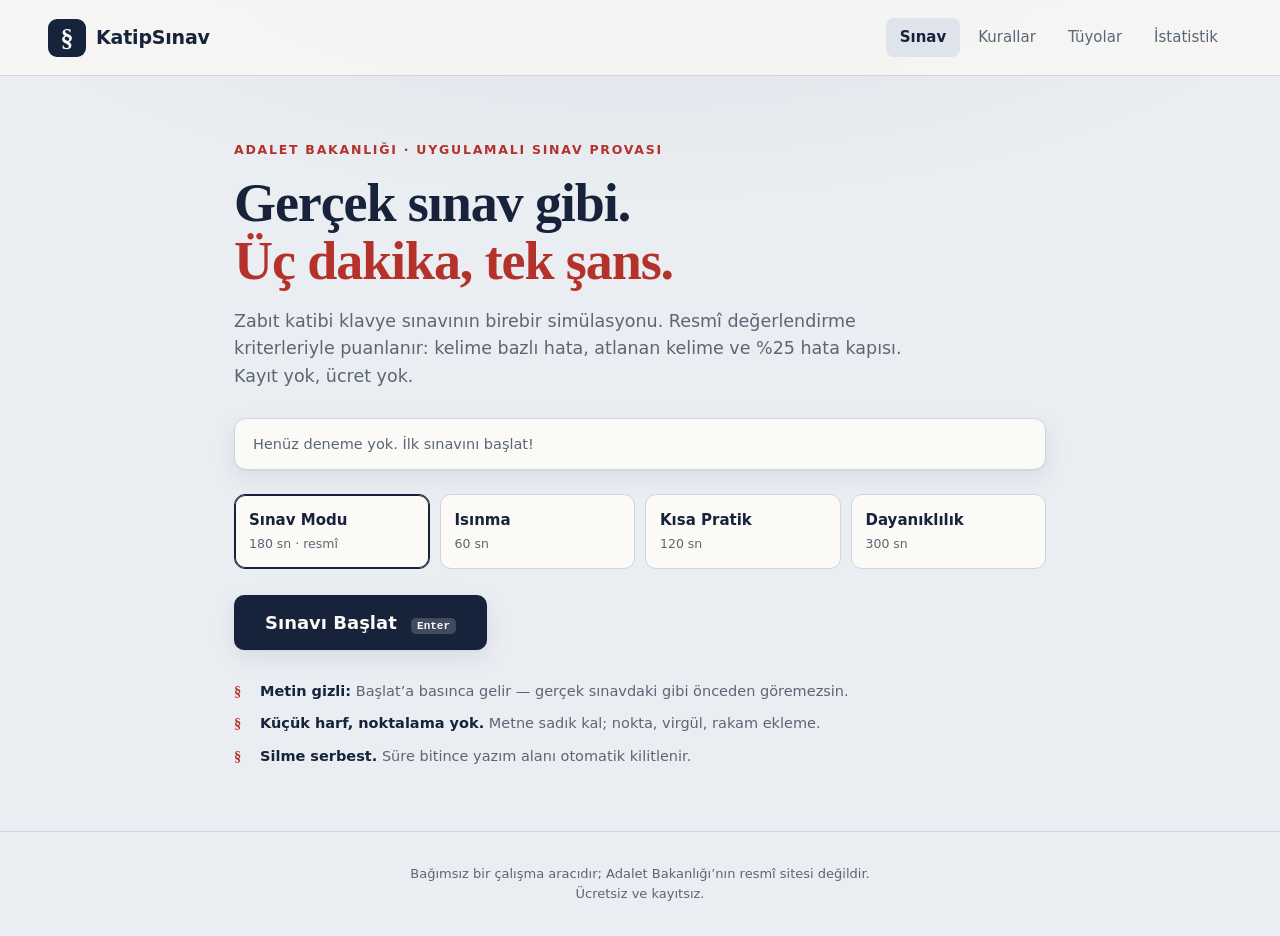
==== index.html @ c6efe2c8 "Çekirdek: resmî puanlama motoru + çalışan sınav ekranı - engine.js: kelime bazlı değerlendirme (hiza" ====
<!DOCTYPE html>
<html lang="tr">
<head>
  <meta charset="UTF-8" />
  <meta name="viewport" content="width=device-width, initial-scale=1.0" />
  <title>Zabıt Katibi Klavye Sınavı Simülatörü — Ücretsiz Deneme</title>
  <meta name="description" content="Adalet Bakanlığı zabıt katibi uygulamalı (klavye) sınavına birebir benzeyen ücretsiz, kayıtsız simülasyon. 3 dakika, resmî puanlama." />
  <link rel="stylesheet" href="css/style.css" />
</head>
<body>
  <header class="ust">
    <a class="marka" href="index.html">
      <span class="marka-sim" aria-hidden="true">§</span>
      <span class="marka-ad">Katip<b>Sınav</b></span>
    </a>
    <nav class="menu">
      <a href="index.html" class="aktif">Sınav</a>
      <a href="kurallar.html">Kurallar</a>
      <a href="tuyolar.html">Tüyolar</a>
      <a href="istatistik.html">İstatistik</a>
    </nav>
  </header>

  <main class="govde">

    <!-- HAZIR EKRANI -->
    <section id="hazirEkran" class="ekran hazir">
      <p class="eyebrow">Adalet Bakanlığı · Uygulamalı Sınav Provası</p>
      <h1>Gerçek sınav gibi. <span class="vurgu">Üç dakika, tek şans.</span></h1>
      <p class="alt-baslik">
        Zabıt katibi klavye sınavının birebir simülasyonu. Resmî değerlendirme
        kriterleriyle puanlanır: kelime bazlı hata, atlanan kelime ve %25 hata kapısı.
        Kayıt yok, ücret yok.
      </p>

      <div class="ozet-kutu" id="ozet">Henüz deneme yok. İlk sınavını başlat!</div>

      <div class="mod-secim" role="group" aria-label="Süre modu">
        <label class="mod aktif-mod">
          <input type="radio" name="mod" value="sinav" checked />
          <span class="mod-ad">Sınav Modu</span><span class="mod-detay">180 sn · resmî</span>
        </label>
        <label class="mod">
          <input type="radio" name="mod" value="60" />
          <span class="mod-ad">Isınma</span><span class="mod-detay">60 sn</span>
        </label>
        <label class="mod">
          <input type="radio" name="mod" value="120" />
          <span class="mod-ad">Kısa Pratik</span><span class="mod-detay">120 sn</span>
        </label>
        <label class="mod">
          <input type="radio" name="mod" value="300" />
          <span class="mod-ad">Dayanıklılık</span><span class="mod-detay">300 sn</span>
        </label>
      </div>

      <button id="baslatBtn" class="btn birincil buyuk">Sınavı Başlat <kbd>Enter</kbd></button>

      <ul class="kural-ozet">
        <li><b>Metin gizli:</b> Başlat’a basınca gelir — gerçek sınavdaki gibi önceden göremezsin.</li>
        <li><b>Küçük harf, noktalama yok.</b> Metne sadık kal; nokta, virgül, rakam ekleme.</li>
        <li><b>Silme serbest.</b> Süre bitince yazım alanı otomatik kilitlenir.</li>
      </ul>
    </section>

    <!-- SINAV EKRANI -->
    <section id="sinavEkran" class="ekran sinav" hidden>
      <div class="sinav-ust">
        <div class="sayac-kutu">
          <span class="sayac-etiket">Kalan Süre</span>
          <span id="sayac" class="sayac">3:00</span>
        </div>
        <div class="canli-kutu">
          <span class="canli-etiket">Yazılan Kelime</span>
          <span id="canliKelime" class="canli">0</span>
        </div>
        <button id="bitirBtn" class="btn ikincil">Bitir <kbd>Esc</kbd></button>
      </div>

      <div id="metinAlani" class="metin-alani" aria-label="Yazılacak metin"></div>

      <textarea id="yazmaAlani" class="yazma-alani" spellcheck="false"
        autocomplete="off" autocorrect="off" autocapitalize="off"
        placeholder="Yukarıdaki metni buraya yaz…"></textarea>
      <p class="ipucu">İpucu: Metne birebir sadık kal. Yapıştırma kapalıdır.</p>
    </section>

    <!-- SONUÇ EKRANI -->
    <section id="sonucEkran" class="ekran sonuc" hidden>
      <article class="tutanak-kart">
        <header class="tutanak-baslik">
          <div>
            <p class="kurum">T.C. Adalet Bakanlığı — Prova</p>
            <h2>Uygulama Sonuç Tutanağı</h2>
          </div>
          <div id="sonucRozet" class="rozet">—</div>
        </header>
        <p id="sonucAciklama" class="sonuc-aciklama"></p>
        <div id="tutanak" class="tutanak-govde"></div>
        <div id="hataDokum" class="hata-dokum"></div>
        <div class="sonuc-butonlar">
          <button id="tekrarBtn" class="btn birincil">Tekrar Dene <kbd>Enter</kbd></button>
          <button id="yeniBtn" class="btn ikincil">Ana Ekran</button>
        </div>
      </article>
    </section>

  </main>

  <footer class="dip">
    <p>Bağımsız bir çalışma aracıdır; Adalet Bakanlığı’nın resmî sitesi değildir. Ücretsiz ve kayıtsız.</p>
  </footer>

  <script type="module">
    import { kur } from './js/exam.js';
    kur();
    // Mod seçiminde görsel aktiflik
    document.querySelectorAll('.mod input').forEach(r =>
      r.addEventListener('change', () => {
        document.querySelectorAll('.mod').forEach(m => m.classList.remove('aktif-mod'));
        r.closest('.mod').classList.add('aktif-mod');
      }));
  </script>
</body>
</html>
---- css/style.css ----
/* ==========================================================================
   KatipSınav — Zabıt Katibi Klavye Sınavı Simülatörü
   Palet: adliye mürekkebi laciverti + sıcak belge kâğıdı + ölçülü mühür kırmızısı
   ========================================================================== */
:root {
  --ink:      #16233A;   /* mürekkep laciverti — birincil */
  --ink-2:    #29384f;
  --paper:    #FBFAF6;   /* belge kâğıdı — okuma yüzeyi */
  --zemin:    #EAEDF2;   /* soğuk açık zemin */
  --zemin-2:  #DFE3EB;
  --muhur:    #B5322A;   /* mühür kırmızısı — yalnız uyarı/kalma/son 10 sn */
  --gecer:    #1F7A5A;   /* geçer yeşili */
  --cizgi:    #cfd5df;
  --metin:    #1b2536;
  --soluk:    #5b6675;
  --golge:    0 1px 2px rgba(22,35,58,.06), 0 8px 24px rgba(22,35,58,.08);
  --sans: "Segoe UI", system-ui, -apple-system, Roboto, sans-serif;
  --serif: Georgia, "Times New Roman", serif;
  --mono: "Cascadia Code", "Consolas", ui-monospace, "Courier New", monospace;
  --r: 12px;
}
[data-tema="koyu"] {
  --ink: #e8ecf3; --paper: #1a2436; --zemin: #0f1622; --zemin-2: #16202f;
  --cizgi: #2b3a4f; --metin: #e8ecf3; --soluk: #93a0b4;
}

* { box-sizing: border-box; }
html { -webkit-text-size-adjust: 100%; }
body {
  margin: 0; font-family: var(--sans); color: var(--metin);
  background:
    radial-gradient(1200px 500px at 50% -10%, rgba(22,35,58,.06), transparent 60%),
    var(--zemin);
  min-height: 100vh; line-height: 1.55;
}

/* ---- Üst çubuk ---- */
.ust {
  display: flex; align-items: center; justify-content: space-between;
  padding: 18px clamp(16px, 5vw, 48px);
  border-bottom: 1px solid var(--cizgi);
  background: rgba(251,250,246,.7); backdrop-filter: blur(6px);
  position: sticky; top: 0; z-index: 10;
}
.marka { display: flex; align-items: center; gap: 10px; text-decoration: none; color: var(--ink); }
.marka-sim {
  font-family: var(--serif); font-size: 26px; font-weight: bold;
  width: 38px; height: 38px; display: grid; place-items: center;
  background: var(--ink); color: var(--paper); border-radius: 9px;
}
.marka-ad { font-size: 19px; font-weight: 600; letter-spacing: -.01em; }
.marka-ad b { font-weight: 800; }
.menu { display: flex; gap: 4px; }
.menu a {
  text-decoration: none; color: var(--soluk); font-size: 15px; font-weight: 500;
  padding: 8px 14px; border-radius: 8px;
}
.menu a:hover { background: var(--zemin-2); color: var(--ink); }
.menu a.aktif { color: var(--ink); background: var(--zemin-2); font-weight: 600; }

/* ---- Gövde ---- */
.govde { max-width: 860px; margin: 0 auto; padding: clamp(28px, 6vw, 64px) clamp(16px, 5vw, 24px); }
.ekran { animation: gir .4s ease both; }
@keyframes gir { from { opacity: 0; transform: translateY(8px); } }

/* ---- Hazır ekranı ---- */
.eyebrow {
  text-transform: uppercase; letter-spacing: .14em; font-size: 12.5px;
  font-weight: 700; color: var(--muhur); margin: 0 0 14px;
}
.hazir h1 {
  font-family: var(--serif); font-weight: 700; font-size: clamp(34px, 6vw, 54px);
  line-height: 1.08; letter-spacing: -.02em; margin: 0 0 18px; color: var(--ink);
}
.hazir h1 .vurgu { display: block; color: var(--muhur); }
.alt-baslik { font-size: 17.5px; color: var(--soluk); max-width: 62ch; margin: 0 0 28px; }

.ozet-kutu {
  background: var(--paper); border: 1px solid var(--cizgi); border-radius: var(--r);
  padding: 14px 18px; font-size: 14.5px; color: var(--soluk); margin-bottom: 24px;
  box-shadow: var(--golge);
}
.ozet-kutu strong { color: var(--ink); }

.mod-secim { display: grid; grid-template-columns: repeat(4, 1fr); gap: 10px; margin-bottom: 26px; }
.mod {
  position: relative; display: flex; flex-direction: column; gap: 2px;
  padding: 14px; border: 1.5px solid var(--cizgi); border-radius: 11px;
  background: var(--paper); cursor: pointer; transition: border-color .15s, transform .1s;
}
.mod:hover { border-color: var(--ink-2); }
.mod input { position: absolute; opacity: 0; }
.mod-ad { font-weight: 700; font-size: 15px; color: var(--ink); }
.mod-detay { font-size: 12.5px; color: var(--soluk); }
.mod.aktif-mod { border-color: var(--ink); box-shadow: inset 0 0 0 1px var(--ink); }
.mod:focus-within { outline: 3px solid rgba(22,35,58,.25); outline-offset: 2px; }

/* ---- Butonlar ---- */
.btn {
  font-family: var(--sans); font-size: 16px; font-weight: 600; cursor: pointer;
  border: 1.5px solid transparent; border-radius: 10px; padding: 12px 22px;
  transition: transform .08s ease, background .15s, box-shadow .15s;
}
.btn:active { transform: translateY(1px); }
.btn.buyuk { font-size: 18px; padding: 16px 30px; }
.btn.birincil { background: var(--ink); color: var(--paper); box-shadow: var(--golge); }
.btn.birincil:hover { background: var(--ink-2); }
.btn.ikincil { background: transparent; color: var(--ink); border-color: var(--cizgi); }
.btn.ikincil:hover { border-color: var(--ink); background: var(--zemin-2); }
.btn kbd {
  font-family: var(--mono); font-size: 11px; background: rgba(255,255,255,.18);
  border-radius: 5px; padding: 2px 6px; margin-left: 8px; font-weight: 600;
}
.btn.ikincil kbd { background: var(--zemin-2); color: var(--soluk); }

.kural-ozet { list-style: none; padding: 0; margin: 30px 0 0; display: grid; gap: 10px; }
.kural-ozet li {
  font-size: 14.5px; color: var(--soluk); padding-left: 26px; position: relative;
}
.kural-ozet li::before {
  content: "§"; position: absolute; left: 0; top: 0; color: var(--muhur);
  font-family: var(--serif); font-weight: bold;
}
.kural-ozet b { color: var(--ink); }

/* ---- Sınav ekranı ---- */
.sinav-ust {
  display: flex; align-items: center; gap: 16px; margin-bottom: 20px;
  padding: 14px 18px; background: var(--paper); border: 1px solid var(--cizgi);
  border-radius: var(--r); box-shadow: var(--golge); position: sticky; top: 74px; z-index: 5;
}
.sayac-etiket, .canli-etiket {
  display: block; font-size: 11px; text-transform: uppercase; letter-spacing: .1em;
  color: var(--soluk); font-weight: 700;
}
.sayac { font-family: var(--mono); font-size: 34px; font-weight: 700; color: var(--ink); line-height: 1; }
.sayac.kritik { color: var(--muhur); animation: nabiz 1s infinite; }
@keyframes nabiz { 50% { opacity: .45; } }
.canli-kutu { padding-left: 16px; border-left: 1px solid var(--cizgi); }
.canli { font-family: var(--mono); font-size: 34px; font-weight: 700; color: var(--ink-2); line-height: 1; }
.sinav-ust .btn { margin-left: auto; }

.metin-alani {
  font-family: var(--serif); font-size: 21px; line-height: 1.85; color: var(--metin);
  background: var(--paper);
  background-image: linear-gradient(var(--zemin-2) 1px, transparent 1px);
  background-size: 100% 3.145em; background-position: 0 1.5em;
  border: 1px solid var(--cizgi); border-radius: var(--r);
  padding: 22px 26px; margin-bottom: 16px; box-shadow: var(--golge);
  user-select: none; -webkit-user-select: none;
}
.yazma-alani {
  width: 100%; min-height: 190px; resize: vertical; font-family: var(--mono);
  font-size: 18px; line-height: 1.7; color: var(--ink); background: #fff;
  border: 1.5px solid var(--cizgi); border-radius: var(--r); padding: 18px 20px;
}
.yazma-alani:focus { outline: none; border-color: var(--ink); box-shadow: 0 0 0 3px rgba(22,35,58,.12); }
.yazma-alani.uyari { border-color: var(--muhur); box-shadow: 0 0 0 3px rgba(181,50,42,.18); }
.ipucu { font-size: 13px; color: var(--soluk); margin: 8px 2px 0; }

/* ---- Sonuç / Tutanak (imza öğesi) ---- */
.tutanak-kart {
  background: var(--paper); border: 1px solid var(--cizgi);
  border-top: 5px solid var(--ink); border-radius: var(--r);
  padding: clamp(22px, 5vw, 40px); box-shadow: var(--golge); position: relative;
}
.tutanak-baslik { display: flex; justify-content: space-between; align-items: flex-start; gap: 20px; margin-bottom: 6px; }
.kurum { font-size: 12.5px; letter-spacing: .05em; color: var(--soluk); margin: 0 0 2px; text-transform: uppercase; }
.tutanak-baslik h2 { font-family: var(--serif); font-size: clamp(24px, 4vw, 32px); margin: 0; color: var(--ink); }
.rozet {
  font-family: var(--serif); font-weight: 700; font-size: 20px; letter-spacing: .04em;
  border: 3px solid; border-radius: 10px; padding: 8px 18px; transform: rotate(4deg);
  white-space: nowrap; flex-shrink: 0;
}
.rozet.basarili { color: var(--gecer); border-color: var(--gecer); background: rgba(31,122,90,.06); }
.rozet.basarisiz { color: var(--muhur); border-color: var(--muhur); background: rgba(181,50,42,.06); }
.sonuc-aciklama { font-size: 15.5px; color: var(--soluk); margin: 0 0 22px; }

.tutanak-govde {
  display: grid; grid-template-columns: repeat(2, 1fr); gap: 0 28px;
  border-top: 1px dashed var(--cizgi); padding-top: 6px;
}
.tutanak-satir {
  display: flex; justify-content: space-between; align-items: baseline; gap: 12px;
  padding: 11px 0; border-bottom: 1px dashed var(--cizgi); font-size: 15px; color: var(--soluk);
}
.tutanak-satir strong { font-family: var(--mono); font-size: 18px; color: var(--ink); }
.tutanak-satir.vurgu { grid-column: 1 / -1; background: rgba(22,35,58,.04); margin: 0 -12px; padding: 14px 12px; border-radius: 8px; border: none; }
.tutanak-satir.vurgu span { font-weight: 700; color: var(--ink); font-size: 16px; }
.tutanak-satir.vurgu strong { font-size: 26px; }

.hata-dokum { margin-top: 24px; }
.hata-dokum h3 { font-size: 15px; text-transform: uppercase; letter-spacing: .08em; color: var(--soluk); margin: 0 0 12px; }
.hata-dokum .temiz { font-size: 16px; color: var(--gecer); font-weight: 600; }
.hata-satir { display: flex; align-items: center; gap: 10px; padding: 7px 0; font-size: 15px; flex-wrap: wrap; }
.hata-satir code { font-family: var(--mono); font-size: 14px; padding: 3px 8px; border-radius: 6px; }
.hata-satir .yanlis { background: rgba(181,50,42,.1); color: var(--muhur); }
.hata-satir .dogru { background: rgba(31,122,90,.1); color: var(--gecer); }
.hata-satir .ok { color: var(--soluk); }
.hata-satir .tur { font-size: 12.5px; color: var(--soluk); background: var(--zemin-2); padding: 2px 9px; border-radius: 20px; }

.sonuc-butonlar { display: flex; gap: 12px; margin-top: 28px; flex-wrap: wrap; }

/* ---- Dip ---- */
.dip { text-align: center; padding: 32px 20px; color: var(--soluk); font-size: 13px; border-top: 1px solid var(--cizgi); }
.dip p { max-width: 60ch; margin: 0 auto; }

/* ---- Duyarlı ---- */
@media (max-width: 620px) {
  .menu { gap: 0; }
  .menu a { padding: 8px 10px; font-size: 14px; }
  .mod-secim { grid-template-columns: repeat(2, 1fr); }
  .tutanak-govde { grid-template-columns: 1fr; }
  .sinav-ust { flex-wrap: wrap; }
  .sinav-ust .btn { margin-left: 0; width: 100%; }
}
@media (prefers-reduced-motion: reduce) {
  *, *::before, *::after { animation: none !important; transition: none !important; }
}
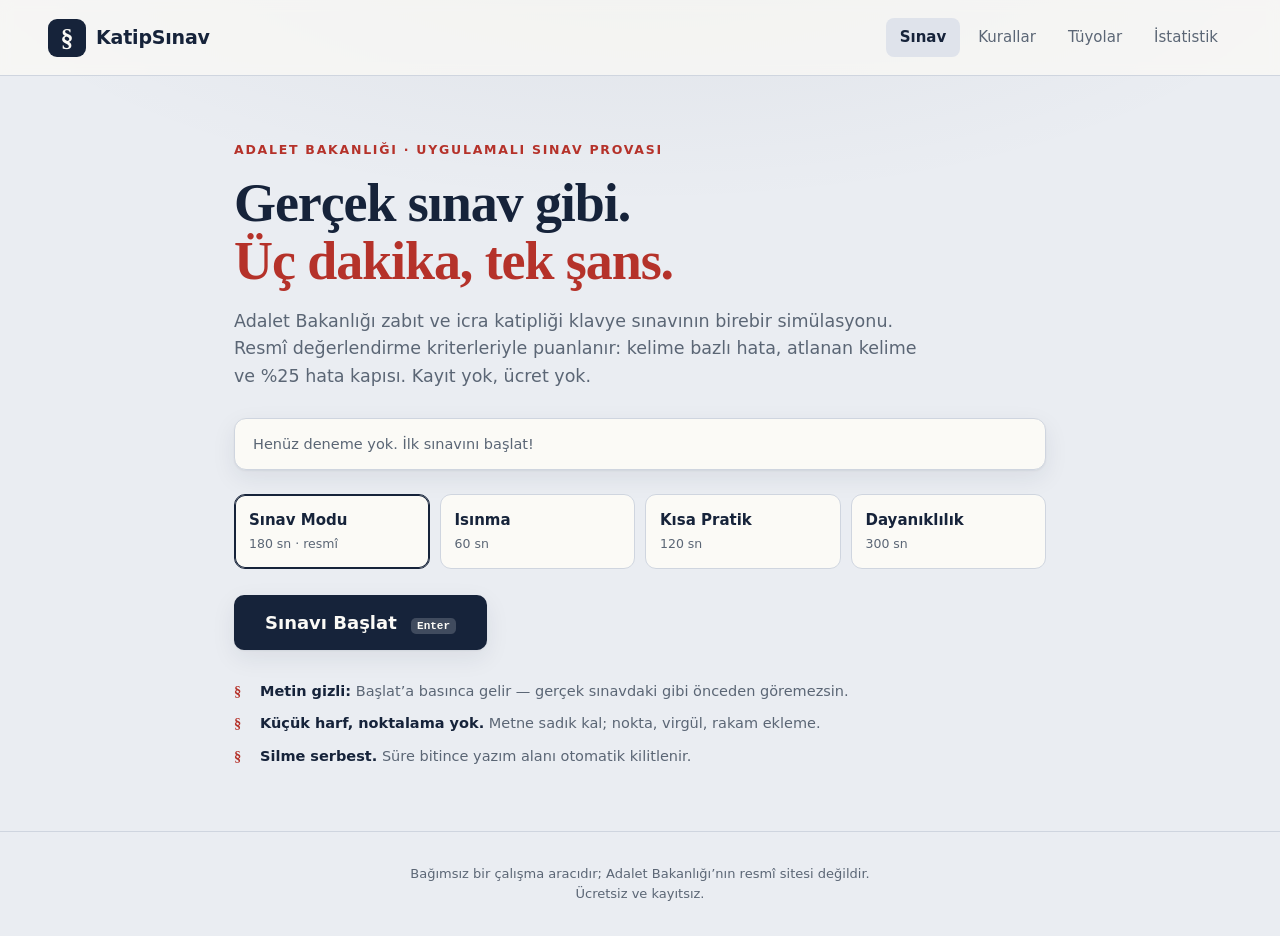
==== commit 1445497c: "Sunucusuz çalışma + zabıt/icra kapsamı + favicon - ES modüller klasik script'lere çevrildi: index.ht" ====
--- a/index.html
+++ b/index.html
@@ -2,9 +2,10 @@
 <html lang="tr">
 <head>
   <meta charset="UTF-8" />
+  <link rel="icon" href="data:image/svg+xml,%3Csvg xmlns='http://www.w3.org/2000/svg' viewBox='0 0 32 32'%3E%3Crect width='32' height='32' rx='7' fill='%2316233A'/%3E%3Ctext x='16' y='24' font-size='23' text-anchor='middle' fill='%23FBFAF6' font-family='Georgia,serif' font-weight='bold'%3E%C2%A7%3C/text%3E%3C/svg%3E" />
   <meta name="viewport" content="width=device-width, initial-scale=1.0" />
-  <title>Zabıt Katibi Klavye Sınavı Simülatörü — Ücretsiz Deneme</title>
-  <meta name="description" content="Adalet Bakanlığı zabıt katibi uygulamalı (klavye) sınavına birebir benzeyen ücretsiz, kayıtsız simülasyon. 3 dakika, resmî puanlama." />
+  <title>Zabıt & İcra Katipliği Klavye Sınavı Simülatörü — Ücretsiz</title>
+  <meta name="description" content="Adalet Bakanlığı zabıt ve icra katipliği uygulamalı (klavye) sınavına birebir benzeyen ücretsiz, kayıtsız simülasyon. 3 dakika, resmî puanlama." />
   <link rel="stylesheet" href="css/style.css" />
 </head>
 <body>
@@ -28,9 +29,9 @@
       <p class="eyebrow">Adalet Bakanlığı · Uygulamalı Sınav Provası</p>
       <h1>Gerçek sınav gibi. <span class="vurgu">Üç dakika, tek şans.</span></h1>
       <p class="alt-baslik">
-        Zabıt katibi klavye sınavının birebir simülasyonu. Resmî değerlendirme
-        kriterleriyle puanlanır: kelime bazlı hata, atlanan kelime ve %25 hata kapısı.
-        Kayıt yok, ücret yok.
+        Adalet Bakanlığı zabıt ve icra katipliği klavye sınavının birebir simülasyonu.
+        Resmî değerlendirme kriterleriyle puanlanır: kelime bazlı hata, atlanan kelime
+        ve %25 hata kapısı. Kayıt yok, ücret yok.
       </p>
 
       <div class="ozet-kutu" id="ozet">Henüz deneme yok. İlk sınavını başlat!</div>
@@ -111,8 +112,11 @@
     <p>Bağımsız bir çalışma aracıdır; Adalet Bakanlığı’nın resmî sitesi değildir. Ücretsiz ve kayıtsız.</p>
   </footer>
 
-  <script type="module">
-    import { kur } from './js/exam.js';
+  <script src="js/engine.js"></script>
+  <script src="js/texts.js"></script>
+  <script src="js/storage.js"></script>
+  <script src="js/exam.js"></script>
+  <script>
     kur();
     // Mod seçiminde görsel aktiflik
     document.querySelectorAll('.mod input').forEach(r =>
--- a/css/style.css
+++ b/css/style.css
@@ -217,3 +217,115 @@
 @media (prefers-reduced-motion: reduce) {
   *, *::before, *::after { animation: none !important; transition: none !important; }
 }
+
+/* ==========================================================================
+   İçerik sayfaları (Kurallar / Tüyolar / İstatistik)
+   ========================================================================== */
+.makale { max-width: 780px; }
+.makale-baslik {
+  font-family: var(--serif); font-weight: 700; font-size: clamp(30px, 5vw, 44px);
+  line-height: 1.12; letter-spacing: -.02em; color: var(--ink); margin: 0 0 16px;
+}
+.makale h2 {
+  font-family: var(--serif); font-size: clamp(22px, 3.5vw, 28px); color: var(--ink);
+  margin: 42px 0 14px; padding-bottom: 8px; border-bottom: 2px solid var(--zemin-2);
+}
+.makale .not { font-size: 14px; color: var(--soluk); margin: 10px 0; }
+
+.kutu-grid { display: grid; grid-template-columns: repeat(4, 1fr); gap: 12px; margin: 26px 0; }
+.bilgi-kutu {
+  background: var(--paper); border: 1px solid var(--cizgi); border-radius: 11px;
+  padding: 18px; text-align: center; box-shadow: var(--golge);
+}
+.bk-buyuk { display: block; font-family: var(--serif); font-size: 26px; font-weight: 700; color: var(--ink); }
+.bk-alt { display: block; font-size: 12.5px; color: var(--soluk); margin-top: 4px; }
+
+.madde { list-style: none; padding: 0; margin: 0; display: grid; gap: 12px; }
+.madde li { position: relative; padding-left: 26px; font-size: 15.5px; color: var(--metin); }
+.madde li::before { content: "§"; position: absolute; left: 0; top: 0; color: var(--muhur); font-family: var(--serif); font-weight: bold; }
+.madde b { color: var(--ink); }
+.makale code {
+  font-family: var(--mono); font-size: .9em; background: var(--zemin-2);
+  padding: 2px 7px; border-radius: 5px; color: var(--ink);
+}
+
+.hata-tablo { display: grid; gap: 8px; margin: 16px 0; }
+.ht-satir {
+  display: grid; grid-template-columns: 180px 1fr auto; align-items: center; gap: 14px;
+  background: var(--paper); border: 1px solid var(--cizgi); border-radius: 9px; padding: 12px 16px;
+}
+.ht-satir b { color: var(--ink); font-size: 15px; }
+.ht-satir span { color: var(--soluk); font-size: 14px; }
+.ht-satir code { background: rgba(181,50,42,.09); color: var(--muhur); }
+
+.uyari-kutu {
+  background: rgba(181,50,42,.05); border: 1px solid rgba(181,50,42,.28);
+  border-left: 4px solid var(--muhur); border-radius: 10px; padding: 16px 18px;
+  font-size: 15px; color: var(--metin); margin: 24px 0;
+}
+.uyari-kutu b { color: var(--muhur); }
+.uyari-kutu a { color: var(--ink); }
+.cta-satir { margin: 36px 0 8px; }
+.btn.kucuk { font-size: 14px; padding: 8px 16px; }
+
+/* ---- İnteraktif klavye ---- */
+.kb-kontrol { display: flex; align-items: center; gap: 18px; flex-wrap: wrap; margin: 10px 0 18px; }
+.kb-secim { display: inline-flex; background: var(--zemin-2); border-radius: 10px; padding: 4px; }
+.kb-btn {
+  border: none; background: transparent; font-family: var(--sans); font-size: 15px; font-weight: 600;
+  color: var(--soluk); padding: 8px 18px; border-radius: 8px; cursor: pointer;
+}
+.kb-btn.aktif { background: var(--paper); color: var(--ink); box-shadow: var(--golge); }
+.kb-ipucu { font-size: 13.5px; color: var(--soluk); margin: 0; flex: 1; min-width: 200px; }
+
+.klavye {
+  background: var(--ink); border-radius: 16px; padding: 16px; display: grid; gap: 8px;
+  box-shadow: var(--golge); margin-bottom: 16px; overflow-x: auto;
+}
+.kb-sira { display: flex; gap: 8px; justify-content: center; }
+.kb-sira-1 { padding-left: 18px; }
+.kb-sira-2 { padding-left: 42px; }
+.kb-tus {
+  --pf: #9aa4b2;
+  width: 48px; height: 48px; flex-shrink: 0; border-radius: 9px;
+  background: color-mix(in srgb, var(--pf) 88%, white);
+  color: #10192a; font-weight: 700; font-size: 17px;
+  display: grid; place-items: center; position: relative;
+  box-shadow: 0 2px 0 rgba(0,0,0,.25); transition: transform .05s, filter .05s;
+}
+.kb-dinlenme::after {
+  content: ""; position: absolute; bottom: 7px; width: 12px; height: 2.5px;
+  border-radius: 2px; background: rgba(16,25,42,.55);
+}
+.kb-aktif { transform: translateY(2px); filter: brightness(1.25); box-shadow: 0 0 0 3px var(--paper), 0 0 14px 2px var(--pf); }
+.kb-bosluk { width: 280px; font-size: 13px; text-transform: uppercase; letter-spacing: .1em; }
+.kb-sira-bos { margin-top: 2px; }
+
+.parmak-lejant { display: flex; flex-wrap: wrap; gap: 10px 18px; margin: 4px 0 8px; }
+.lej { display: inline-flex; align-items: center; gap: 7px; font-size: 13px; color: var(--soluk); }
+.lej i { width: 14px; height: 14px; border-radius: 4px; display: inline-block; }
+
+/* ---- İstatistik ---- */
+.grafik-kutu { background: var(--paper); border: 1px solid var(--cizgi); border-radius: var(--r); padding: 20px; box-shadow: var(--golge); margin: 20px 0 30px; }
+.grafik-kutu h2 { margin: 0 0 14px; border: none; padding: 0; }
+.grafik-not { font-family: var(--sans); font-size: 13px; color: var(--soluk); font-weight: 400; }
+.grafik { width: 100%; height: 240px; display: block; }
+.tablo-baslik { display: flex; justify-content: space-between; align-items: center; gap: 12px; margin-top: 10px; }
+.tablo-baslik h2 { margin: 0; border: none; padding: 0; }
+.tablo-sar { overflow-x: auto; margin-top: 14px; border: 1px solid var(--cizgi); border-radius: var(--r); }
+.tablo { width: 100%; border-collapse: collapse; font-size: 14px; background: var(--paper); }
+.tablo th { text-align: left; font-size: 12px; text-transform: uppercase; letter-spacing: .05em; color: var(--soluk); padding: 12px 14px; border-bottom: 1px solid var(--cizgi); white-space: nowrap; }
+.tablo td { padding: 11px 14px; border-bottom: 1px solid var(--zemin-2); font-variant-numeric: tabular-nums; }
+.tablo tr:last-child td { border-bottom: none; }
+.tablo td b { color: var(--ink); }
+.etk { font-size: 11px; font-weight: 700; padding: 3px 9px; border-radius: 20px; letter-spacing: .03em; }
+.etk.gecer { background: rgba(31,122,90,.12); color: var(--gecer); }
+.etk.kalir { background: rgba(181,50,42,.12); color: var(--muhur); }
+
+@media (max-width: 620px) {
+  .kutu-grid { grid-template-columns: repeat(2, 1fr); }
+  .ht-satir { grid-template-columns: 1fr; gap: 4px; }
+  .kb-tus { width: 38px; height: 42px; font-size: 15px; }
+  .kb-bosluk { width: 200px; }
+  .kb-sira-2 { padding-left: 20px; }
+}
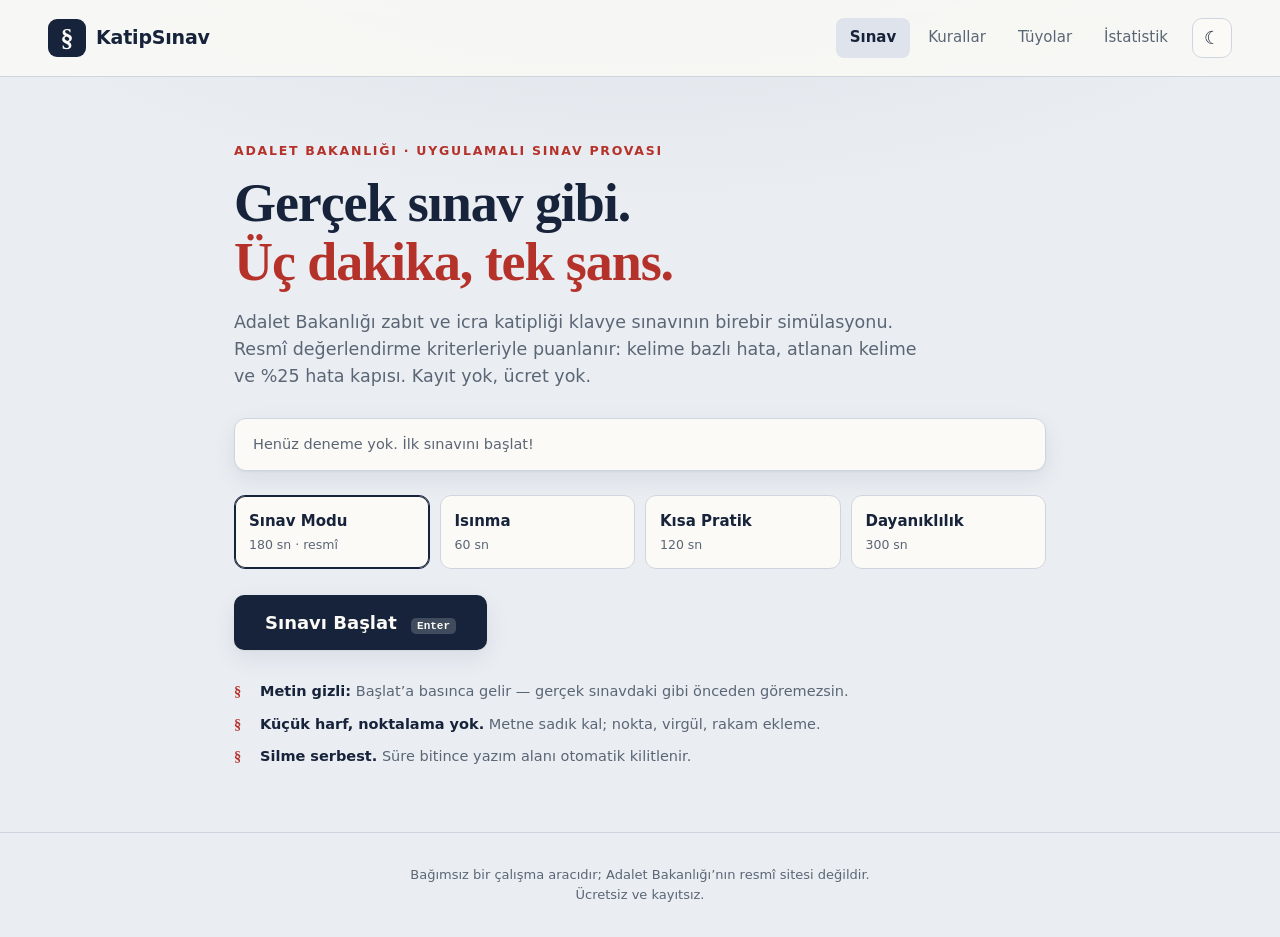
==== commit 879e70da: "Gerçek resmî metinler + tema seçimi + kritik atlanan düzeltmesi - js/texts.js: PGM resmî ZIP'inden 3" ====
--- a/index.html
+++ b/index.html
@@ -7,6 +7,7 @@
   <title>Zabıt & İcra Katipliği Klavye Sınavı Simülatörü — Ücretsiz</title>
   <meta name="description" content="Adalet Bakanlığı zabıt ve icra katipliği uygulamalı (klavye) sınavına birebir benzeyen ücretsiz, kayıtsız simülasyon. 3 dakika, resmî puanlama." />
   <link rel="stylesheet" href="css/style.css" />
+  <script src="js/theme.js"></script>
 </head>
 <body>
   <header class="ust">
@@ -20,6 +21,7 @@
       <a href="tuyolar.html">Tüyolar</a>
       <a href="istatistik.html">İstatistik</a>
     </nav>
+    <button id="temaBtn" class="tema-btn" title="Tema değiştir" aria-label="Koyu temaya geç">☾</button>
   </header>
 
   <main class="govde">
--- a/css/style.css
+++ b/css/style.css
@@ -329,3 +329,29 @@
   .kb-bosluk { width: 200px; }
   .kb-sira-2 { padding-left: 20px; }
 }
+
+/* ==========================================================================
+   Tema butonu + koyu tema uyumları
+   ========================================================================== */
+.menu { margin-left: auto; }
+.tema-btn {
+  margin-left: 10px; width: 40px; height: 40px; flex-shrink: 0;
+  border: 1.5px solid var(--cizgi); border-radius: 10px; background: var(--paper);
+  color: var(--ink); font-size: 18px; cursor: pointer; line-height: 1;
+  display: grid; place-items: center; transition: border-color .15s, background .15s;
+}
+.tema-btn:hover { border-color: var(--ink); background: var(--zemin-2); }
+
+/* Üst çubuk zemini temaya uysun (önceki sabit açık renk yerine) */
+.ust { background: color-mix(in srgb, var(--paper) 82%, transparent); }
+
+/* Koyu temada açık kalan yüzeyleri düzelt */
+[data-tema="koyu"] .yazma-alani { background: #0f1826; color: var(--ink); }
+[data-tema="koyu"] .yazma-alani:focus { box-shadow: 0 0 0 3px rgba(232,236,243,.14); }
+[data-tema="koyu"] .kb-tus { color: #0b1220; }
+[data-tema="koyu"] .btn.birincil { color: #0f1622; }
+[data-tema="koyu"] .marka-sim { background: var(--ink); color: #0f1622; }
+
+@media (max-width: 620px) {
+  .tema-btn { width: 36px; height: 36px; margin-left: 6px; }
+}
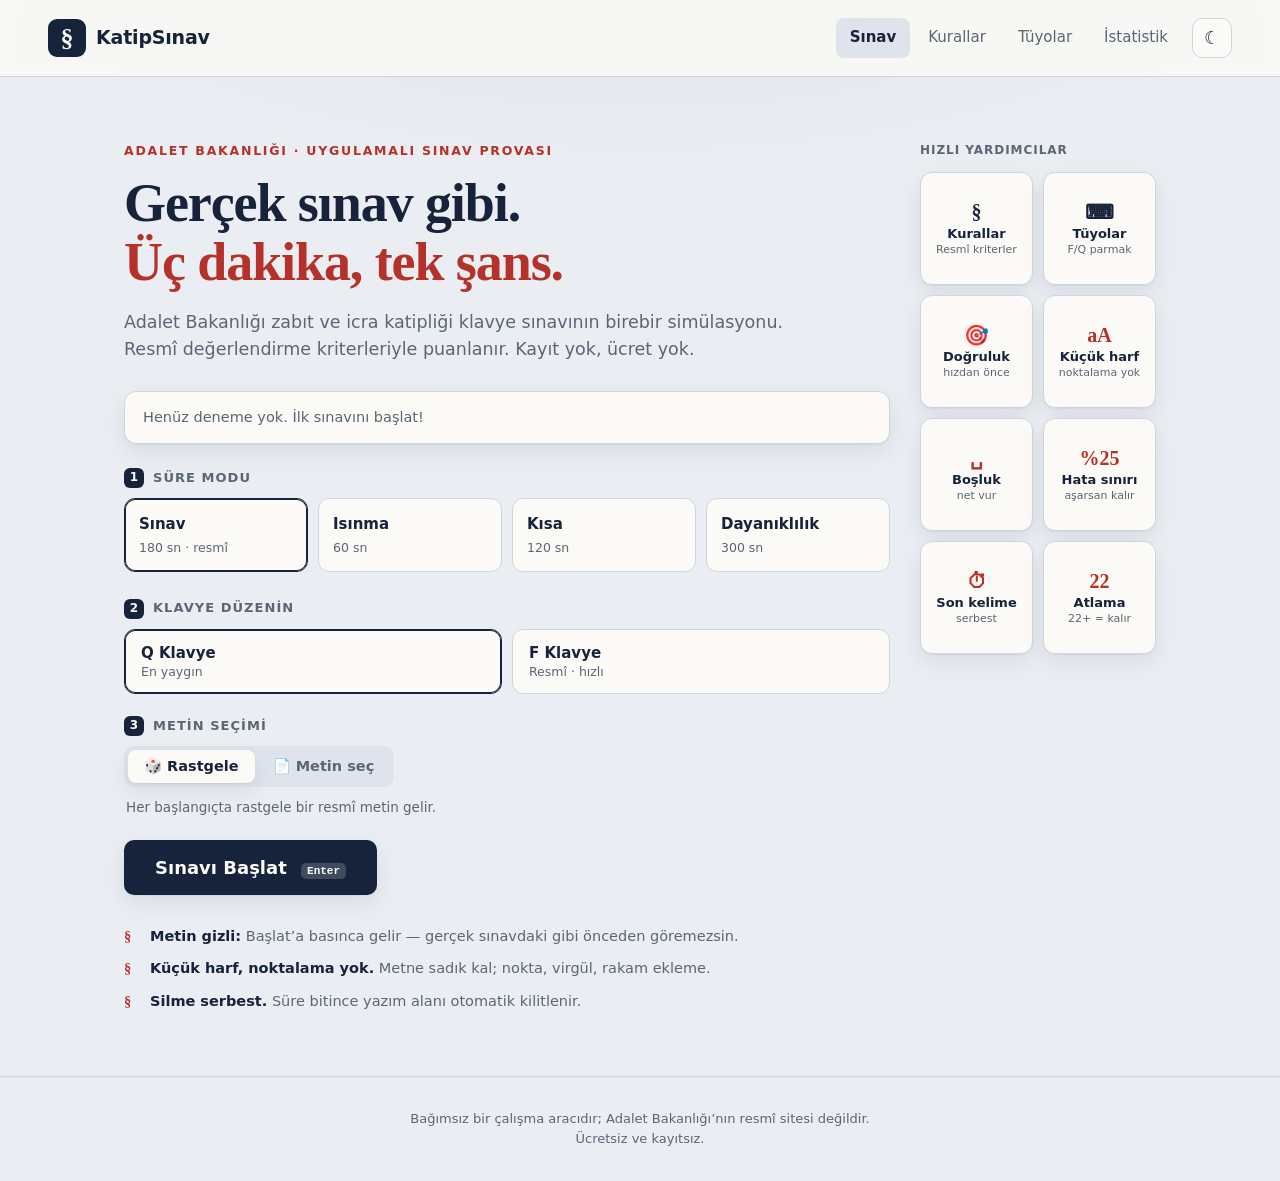
==== commit 274b25cd: "Seçim kartları (süre/klavye/metin) + sağ yardımcı ray - Başlamadan önce kartla seçim: süre modu, Q/F" ====
--- a/index.html
+++ b/index.html
@@ -24,89 +24,158 @@
     <button id="temaBtn" class="tema-btn" title="Tema değiştir" aria-label="Koyu temaya geç">☾</button>
   </header>
 
-  <main class="govde">
+  <main class="govde app-govde">
+    <div class="app-ana">
 
-    <!-- HAZIR EKRANI -->
-    <section id="hazirEkran" class="ekran hazir">
-      <p class="eyebrow">Adalet Bakanlığı · Uygulamalı Sınav Provası</p>
-      <h1>Gerçek sınav gibi. <span class="vurgu">Üç dakika, tek şans.</span></h1>
-      <p class="alt-baslik">
-        Adalet Bakanlığı zabıt ve icra katipliği klavye sınavının birebir simülasyonu.
-        Resmî değerlendirme kriterleriyle puanlanır: kelime bazlı hata, atlanan kelime
-        ve %25 hata kapısı. Kayıt yok, ücret yok.
-      </p>
+      <!-- HAZIR EKRANI -->
+      <section id="hazirEkran" class="ekran hazir">
+        <p class="eyebrow">Adalet Bakanlığı · Uygulamalı Sınav Provası</p>
+        <h1>Gerçek sınav gibi. <span class="vurgu">Üç dakika, tek şans.</span></h1>
+        <p class="alt-baslik">
+          Adalet Bakanlığı zabıt ve icra katipliği klavye sınavının birebir simülasyonu.
+          Resmî değerlendirme kriterleriyle puanlanır. Kayıt yok, ücret yok.
+        </p>
 
-      <div class="ozet-kutu" id="ozet">Henüz deneme yok. İlk sınavını başlat!</div>
+        <div class="ozet-kutu" id="ozet">Henüz deneme yok. İlk sınavını başlat!</div>
 
-      <div class="mod-secim" role="group" aria-label="Süre modu">
-        <label class="mod aktif-mod">
-          <input type="radio" name="mod" value="sinav" checked />
-          <span class="mod-ad">Sınav Modu</span><span class="mod-detay">180 sn · resmî</span>
-        </label>
-        <label class="mod">
-          <input type="radio" name="mod" value="60" />
-          <span class="mod-ad">Isınma</span><span class="mod-detay">60 sn</span>
-        </label>
-        <label class="mod">
-          <input type="radio" name="mod" value="120" />
-          <span class="mod-ad">Kısa Pratik</span><span class="mod-detay">120 sn</span>
-        </label>
-        <label class="mod">
-          <input type="radio" name="mod" value="300" />
-          <span class="mod-ad">Dayanıklılık</span><span class="mod-detay">300 sn</span>
-        </label>
+        <!-- 1 · Süre -->
+        <div class="secim-blok">
+          <h3 class="secim-baslik"><span class="secim-no">1</span> Süre modu</h3>
+          <div class="mod-secim" role="group" aria-label="Süre modu">
+            <label class="mod aktif-mod">
+              <input type="radio" name="mod" value="sinav" checked />
+              <span class="mod-ad">Sınav</span><span class="mod-detay">180 sn · resmî</span>
+            </label>
+            <label class="mod">
+              <input type="radio" name="mod" value="60" />
+              <span class="mod-ad">Isınma</span><span class="mod-detay">60 sn</span>
+            </label>
+            <label class="mod">
+              <input type="radio" name="mod" value="120" />
+              <span class="mod-ad">Kısa</span><span class="mod-detay">120 sn</span>
+            </label>
+            <label class="mod">
+              <input type="radio" name="mod" value="300" />
+              <span class="mod-ad">Dayanıklılık</span><span class="mod-detay">300 sn</span>
+            </label>
+          </div>
+        </div>
+
+        <!-- 2 · Klavye -->
+        <div class="secim-blok">
+          <h3 class="secim-baslik"><span class="secim-no">2</span> Klavye düzenin</h3>
+          <div class="klavye-secim" role="group" aria-label="Klavye düzeni">
+            <button type="button" class="secim-kart" data-klavye="q">
+              <span class="sk-ad">Q Klavye</span><span class="sk-detay">En yaygın</span>
+            </button>
+            <button type="button" class="secim-kart" data-klavye="f">
+              <span class="sk-ad">F Klavye</span><span class="sk-detay">Resmî · hızlı</span>
+            </button>
+          </div>
+        </div>
+
+        <!-- 3 · Metin -->
+        <div class="secim-blok">
+          <h3 class="secim-baslik"><span class="secim-no">3</span> Metin seçimi</h3>
+          <div class="metin-mod" role="group" aria-label="Metin seçimi">
+            <button type="button" class="metin-mod-btn aktif" data-mm="rastgele">🎲 Rastgele</button>
+            <button type="button" class="metin-mod-btn" data-mm="sec">📄 Metin seç</button>
+          </div>
+          <p class="metin-secili" id="metinSecili">Her başlangıçta rastgele bir resmî metin gelir.</p>
+          <div id="metinGrid" class="metin-grid" hidden></div>
+        </div>
+
+        <button id="baslatBtn" class="btn birincil buyuk">Sınavı Başlat <kbd>Enter</kbd></button>
+
+        <ul class="kural-ozet">
+          <li><b>Metin gizli:</b> Başlat’a basınca gelir — gerçek sınavdaki gibi önceden göremezsin.</li>
+          <li><b>Küçük harf, noktalama yok.</b> Metne sadık kal; nokta, virgül, rakam ekleme.</li>
+          <li><b>Silme serbest.</b> Süre bitince yazım alanı otomatik kilitlenir.</li>
+        </ul>
+      </section>
+
+      <!-- SINAV EKRANI -->
+      <section id="sinavEkran" class="ekran sinav" hidden>
+        <div class="sinav-ust">
+          <div class="sayac-kutu">
+            <span class="sayac-etiket">Kalan Süre</span>
+            <span id="sayac" class="sayac">3:00</span>
+          </div>
+          <div class="canli-kutu">
+            <span class="canli-etiket">Yazılan Kelime</span>
+            <span id="canliKelime" class="canli">0</span>
+          </div>
+          <button id="bitirBtn" class="btn ikincil">Bitir <kbd>Esc</kbd></button>
+        </div>
+
+        <div id="metinAlani" class="metin-alani" aria-label="Yazılacak metin"></div>
+
+        <textarea id="yazmaAlani" class="yazma-alani" spellcheck="false"
+          autocomplete="off" autocorrect="off" autocapitalize="off"
+          placeholder="Yukarıdaki metni buraya yaz…"></textarea>
+        <p class="ipucu">İpucu: Metne birebir sadık kal. Yapıştırma kapalıdır.</p>
+      </section>
+
+      <!-- SONUÇ EKRANI -->
+      <section id="sonucEkran" class="ekran sonuc" hidden>
+        <article class="tutanak-kart">
+          <header class="tutanak-baslik">
+            <div>
+              <p class="kurum">T.C. Adalet Bakanlığı — Prova</p>
+              <h2>Uygulama Sonuç Tutanağı</h2>
+            </div>
+            <div id="sonucRozet" class="rozet">—</div>
+          </header>
+          <p id="sonucAciklama" class="sonuc-aciklama"></p>
+          <div id="tutanak" class="tutanak-govde"></div>
+          <div id="hataDokum" class="hata-dokum"></div>
+          <div class="sonuc-butonlar">
+            <button id="tekrarBtn" class="btn birincil">Tekrar Dene <kbd>Enter</kbd></button>
+            <button id="yeniBtn" class="btn ikincil">Ana Ekran</button>
+          </div>
+        </article>
+      </section>
+
+    </div><!-- /app-ana -->
+
+    <!-- SAĞ YARDIMCI RAY -->
+    <aside class="app-rail" aria-label="Yardımcı kartlar">
+      <h4 class="rail-baslik">Hızlı yardımcılar</h4>
+      <div class="rail-grid">
+        <a href="kurallar.html" class="rail-kart link">
+          <span class="rk-ikon">§</span><span class="rk-ad">Kurallar</span>
+          <span class="rk-alt">Resmî kriterler</span>
+        </a>
+        <a href="tuyolar.html" class="rail-kart link">
+          <span class="rk-ikon">⌨</span><span class="rk-ad">Tüyolar</span>
+          <span class="rk-alt">F/Q parmak</span>
+        </a>
+        <div class="rail-kart">
+          <span class="rk-ikon">🎯</span><span class="rk-ad">Doğruluk</span>
+          <span class="rk-alt">hızdan önce</span>
+        </div>
+        <div class="rail-kart">
+          <span class="rk-ikon">aA</span><span class="rk-ad">Küçük harf</span>
+          <span class="rk-alt">noktalama yok</span>
+        </div>
+        <div class="rail-kart">
+          <span class="rk-ikon">␣</span><span class="rk-ad">Boşluk</span>
+          <span class="rk-alt">net vur</span>
+        </div>
+        <div class="rail-kart">
+          <span class="rk-ikon">%25</span><span class="rk-ad">Hata sınırı</span>
+          <span class="rk-alt">aşarsan kalır</span>
+        </div>
+        <div class="rail-kart">
+          <span class="rk-ikon">⏱</span><span class="rk-ad">Son kelime</span>
+          <span class="rk-alt">serbest</span>
+        </div>
+        <div class="rail-kart">
+          <span class="rk-ikon">22</span><span class="rk-ad">Atlama</span>
+          <span class="rk-alt">22+ = kalır</span>
+        </div>
       </div>
-
-      <button id="baslatBtn" class="btn birincil buyuk">Sınavı Başlat <kbd>Enter</kbd></button>
-
-      <ul class="kural-ozet">
-        <li><b>Metin gizli:</b> Başlat’a basınca gelir — gerçek sınavdaki gibi önceden göremezsin.</li>
-        <li><b>Küçük harf, noktalama yok.</b> Metne sadık kal; nokta, virgül, rakam ekleme.</li>
-        <li><b>Silme serbest.</b> Süre bitince yazım alanı otomatik kilitlenir.</li>
-      </ul>
-    </section>
-
-    <!-- SINAV EKRANI -->
-    <section id="sinavEkran" class="ekran sinav" hidden>
-      <div class="sinav-ust">
-        <div class="sayac-kutu">
-          <span class="sayac-etiket">Kalan Süre</span>
-          <span id="sayac" class="sayac">3:00</span>
-        </div>
-        <div class="canli-kutu">
-          <span class="canli-etiket">Yazılan Kelime</span>
-          <span id="canliKelime" class="canli">0</span>
-        </div>
-        <button id="bitirBtn" class="btn ikincil">Bitir <kbd>Esc</kbd></button>
-      </div>
-
-      <div id="metinAlani" class="metin-alani" aria-label="Yazılacak metin"></div>
-
-      <textarea id="yazmaAlani" class="yazma-alani" spellcheck="false"
-        autocomplete="off" autocorrect="off" autocapitalize="off"
-        placeholder="Yukarıdaki metni buraya yaz…"></textarea>
-      <p class="ipucu">İpucu: Metne birebir sadık kal. Yapıştırma kapalıdır.</p>
-    </section>
-
-    <!-- SONUÇ EKRANI -->
-    <section id="sonucEkran" class="ekran sonuc" hidden>
-      <article class="tutanak-kart">
-        <header class="tutanak-baslik">
-          <div>
-            <p class="kurum">T.C. Adalet Bakanlığı — Prova</p>
-            <h2>Uygulama Sonuç Tutanağı</h2>
-          </div>
-          <div id="sonucRozet" class="rozet">—</div>
-        </header>
-        <p id="sonucAciklama" class="sonuc-aciklama"></p>
-        <div id="tutanak" class="tutanak-govde"></div>
-        <div id="hataDokum" class="hata-dokum"></div>
-        <div class="sonuc-butonlar">
-          <button id="tekrarBtn" class="btn birincil">Tekrar Dene <kbd>Enter</kbd></button>
-          <button id="yeniBtn" class="btn ikincil">Ana Ekran</button>
-        </div>
-      </article>
-    </section>
+    </aside>
 
   </main>
 
@@ -118,14 +187,6 @@
   <script src="js/texts.js"></script>
   <script src="js/storage.js"></script>
   <script src="js/exam.js"></script>
-  <script>
-    kur();
-    // Mod seçiminde görsel aktiflik
-    document.querySelectorAll('.mod input').forEach(r =>
-      r.addEventListener('change', () => {
-        document.querySelectorAll('.mod').forEach(m => m.classList.remove('aktif-mod'));
-        r.closest('.mod').classList.add('aktif-mod');
-      }));
-  </script>
+  <script>kur();</script>
 </body>
 </html>
--- a/css/style.css
+++ b/css/style.css
@@ -355,3 +355,100 @@
 @media (max-width: 620px) {
   .tema-btn { width: 36px; height: 36px; margin-left: 6px; }
 }
+
+/* ==========================================================================
+   İki sütun düzeni + seçim kartları + sağ yardımcı ray
+   ========================================================================== */
+.govde.app-govde { max-width: 1080px; }
+.app-govde {
+  display: grid; grid-template-columns: minmax(0, 1fr) 236px; gap: 30px; align-items: start;
+}
+.app-ana { min-width: 0; }
+.app-rail { position: sticky; top: 92px; }
+
+/* Seçim blokları */
+.secim-blok { margin: 22px 0; }
+.secim-baslik {
+  font-size: 13px; text-transform: uppercase; letter-spacing: .08em; color: var(--soluk);
+  font-weight: 700; margin: 0 0 10px; display: flex; align-items: center; gap: 9px;
+}
+.secim-no {
+  width: 20px; height: 20px; border-radius: 6px; background: var(--ink); color: var(--paper);
+  display: grid; place-items: center; font-size: 12px; letter-spacing: 0;
+}
+
+/* Klavye seçim kartları */
+.klavye-secim { display: grid; grid-template-columns: repeat(2, 1fr); gap: 10px; }
+.secim-kart {
+  text-align: left; font-family: var(--sans); cursor: pointer;
+  display: flex; flex-direction: column; gap: 2px; padding: 14px 16px;
+  border: 1.5px solid var(--cizgi); border-radius: 11px; background: var(--paper);
+  transition: border-color .15s;
+}
+.secim-kart:hover { border-color: var(--ink-2); }
+.secim-kart.aktif { border-color: var(--ink); box-shadow: inset 0 0 0 1px var(--ink); }
+.sk-ad { font-weight: 700; font-size: 15px; color: var(--ink); }
+.sk-detay { font-size: 12.5px; color: var(--soluk); }
+
+/* Metin seçimi */
+.metin-mod { display: inline-flex; background: var(--zemin-2); border-radius: 10px; padding: 4px; gap: 2px; }
+.metin-mod-btn {
+  border: none; background: transparent; font-family: var(--sans); font-size: 14.5px; font-weight: 600;
+  color: var(--soluk); padding: 8px 16px; border-radius: 8px; cursor: pointer;
+}
+.metin-mod-btn.aktif { background: var(--paper); color: var(--ink); box-shadow: var(--golge); }
+.metin-secili { font-size: 13.5px; color: var(--soluk); margin: 10px 2px; }
+.metin-secili strong { color: var(--ink); }
+.metin-grid {
+  display: grid; grid-template-columns: repeat(auto-fill, minmax(150px, 1fr)); gap: 10px;
+  max-height: 320px; overflow-y: auto; padding: 4px; margin-top: 6px;
+  border: 1px solid var(--cizgi); border-radius: var(--r); background: var(--zemin);
+}
+.metin-kart {
+  text-align: left; font-family: var(--sans); cursor: pointer; position: relative;
+  display: flex; flex-direction: column; gap: 6px; padding: 12px 12px 12px 14px;
+  border: 1.5px solid var(--cizgi); border-radius: 10px; background: var(--paper); transition: border-color .12s;
+}
+.metin-kart:hover { border-color: var(--ink-2); }
+.metin-kart.secili { border-color: var(--ink); box-shadow: inset 0 0 0 1px var(--ink); }
+.mk-no {
+  width: 24px; height: 24px; border-radius: 7px; background: var(--zemin-2); color: var(--ink);
+  display: grid; place-items: center; font-weight: 700; font-size: 13px;
+}
+.metin-kart.secili .mk-no { background: var(--ink); color: var(--paper); }
+.mk-onizleme { font-size: 13px; color: var(--metin); line-height: 1.4; }
+.mk-kelime { font-size: 11.5px; color: var(--soluk); }
+
+/* Sağ yardımcı ray — kare küçük kutucuklar */
+.rail-baslik {
+  font-size: 12px; text-transform: uppercase; letter-spacing: .08em; color: var(--soluk);
+  font-weight: 700; margin: 0 0 12px;
+}
+.rail-grid { display: grid; grid-template-columns: repeat(2, 1fr); gap: 10px; }
+.rail-kart {
+  aspect-ratio: 1 / 1; display: flex; flex-direction: column; justify-content: center; align-items: center;
+  gap: 3px; text-align: center; padding: 8px; border: 1px solid var(--cizgi); border-radius: 12px;
+  background: var(--paper); text-decoration: none; box-shadow: var(--golge);
+}
+.rail-kart.link { transition: border-color .15s, transform .08s; }
+.rail-kart.link:hover { border-color: var(--ink); transform: translateY(-2px); }
+.rk-ikon {
+  font-size: 20px; font-family: var(--serif); font-weight: bold; color: var(--muhur); line-height: 1;
+  min-height: 24px; display: grid; place-items: center;
+}
+.rail-kart.link .rk-ikon { color: var(--ink); }
+.rk-ad { font-size: 13px; font-weight: 700; color: var(--ink); line-height: 1.1; }
+.rk-alt { font-size: 11px; color: var(--soluk); line-height: 1.15; }
+
+/* Duyarlı: rayı alta al */
+@media (max-width: 900px) {
+  .app-govde { grid-template-columns: 1fr; }
+  .app-rail { position: static; margin-top: 8px; }
+  .rail-grid { grid-template-columns: repeat(4, 1fr); }
+}
+@media (max-width: 560px) {
+  .rail-grid { grid-template-columns: repeat(2, 1fr); }
+  .klavye-secim { grid-template-columns: 1fr; }
+}
+
+.metin-grid[hidden] { display: none; }
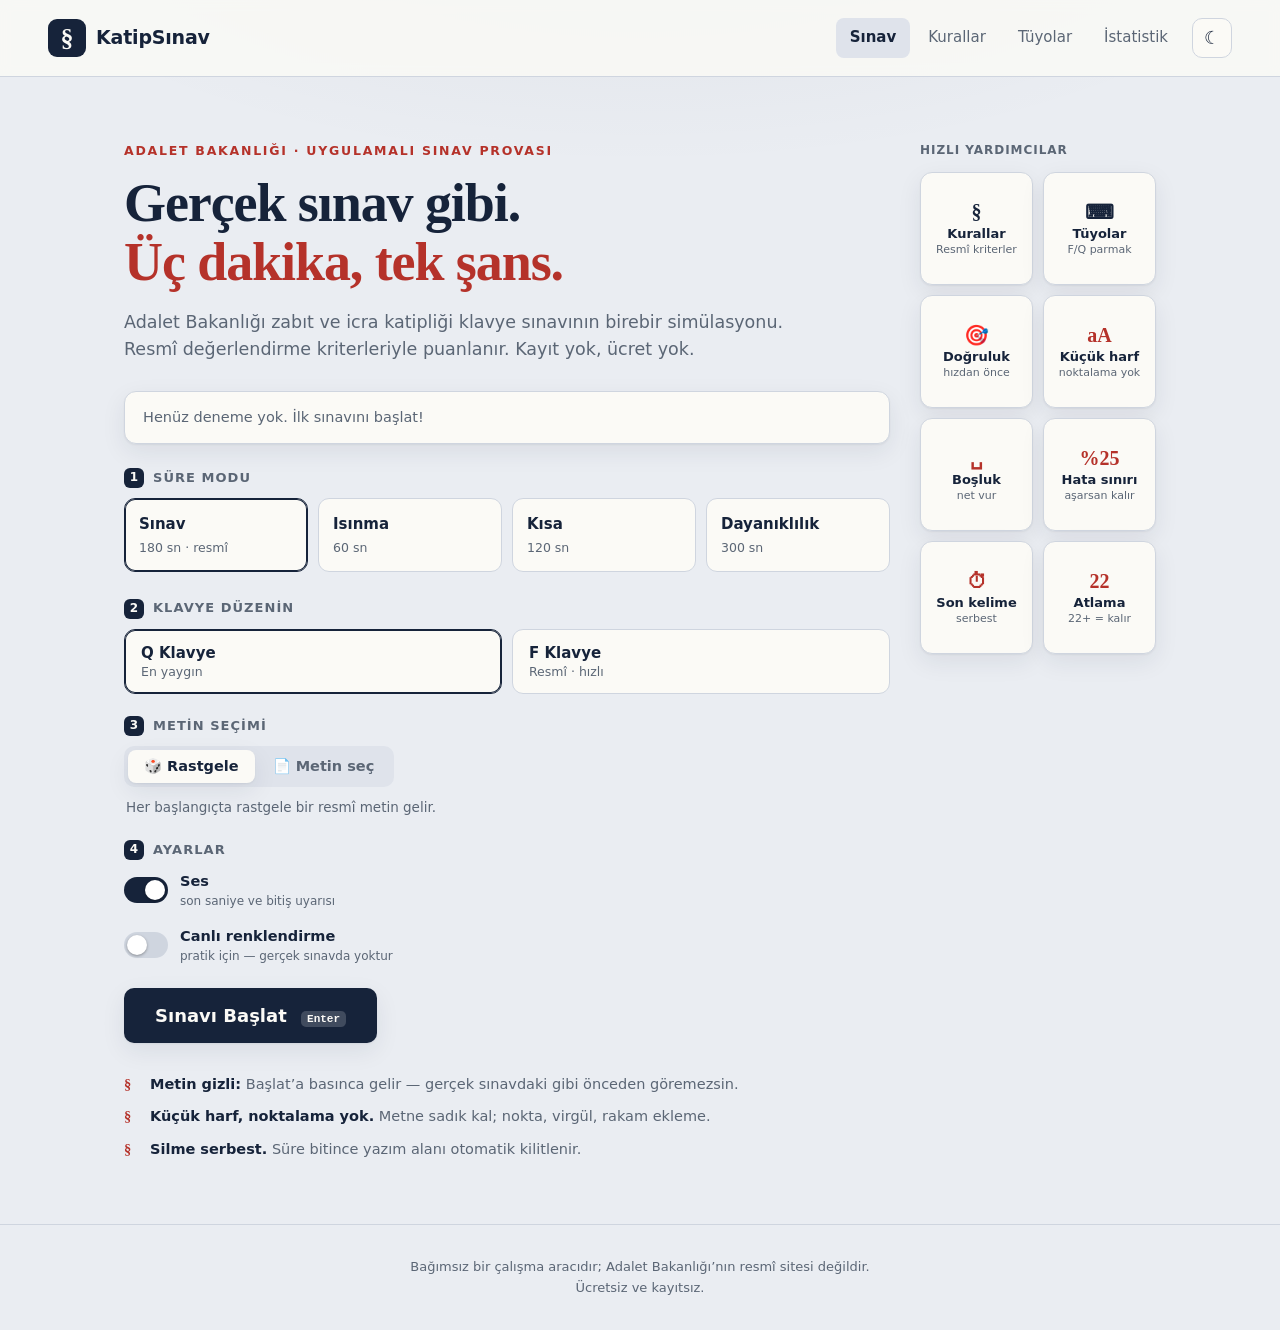
==== commit 1c355f6b: "Bitirme cilası: canlı renklendirme + ses + ayarlar + metin takibi - Canlı renklendirme (pratik): met" ====
--- a/index.html
+++ b/index.html
@@ -85,6 +85,23 @@
           <div id="metinGrid" class="metin-grid" hidden></div>
         </div>
 
+        <!-- Ayarlar -->
+        <div class="secim-blok">
+          <h3 class="secim-baslik"><span class="secim-no">4</span> Ayarlar</h3>
+          <div class="ayar-satir">
+            <label class="switch">
+              <input type="checkbox" id="sesChk" />
+              <span class="switch-gorsel"></span>
+              <span class="switch-metin">Ses <small>son saniye ve bitiş uyarısı</small></span>
+            </label>
+            <label class="switch">
+              <input type="checkbox" id="renkChk" />
+              <span class="switch-gorsel"></span>
+              <span class="switch-metin">Canlı renklendirme <small>pratik için — gerçek sınavda yoktur</small></span>
+            </label>
+          </div>
+        </div>
+
         <button id="baslatBtn" class="btn birincil buyuk">Sınavı Başlat <kbd>Enter</kbd></button>
 
         <ul class="kural-ozet">
--- a/css/style.css
+++ b/css/style.css
@@ -452,3 +452,37 @@
 }
 
 .metin-grid[hidden] { display: none; }
+
+/* ==========================================================================
+   Canlı renklendirme + ayar anahtarları (switch)
+   ========================================================================== */
+.metin-alani .mk-w { border-radius: 4px; padding: 0 1px; transition: background .1s, color .1s; }
+.metin-alani.renkli .mk-w.dogru { color: var(--gecer); }
+.metin-alani.renkli .mk-w.yanlis { color: var(--muhur); background: rgba(181,50,42,.12); }
+.metin-alani.renkli .mk-w.aktif { background: rgba(22,35,58,.12); box-shadow: inset 0 -2px 0 var(--ink); }
+[data-tema="koyu"] .metin-alani.renkli .mk-w.aktif { background: rgba(232,236,243,.14); box-shadow: inset 0 -2px 0 var(--ink); }
+
+.ayar-satir { display: flex; flex-direction: column; gap: 14px; }
+.switch { display: flex; align-items: center; gap: 12px; cursor: pointer; }
+.switch input { position: absolute; opacity: 0; width: 0; height: 0; }
+.switch-gorsel {
+  width: 44px; height: 26px; border-radius: 20px; background: var(--cizgi);
+  position: relative; transition: background .2s; flex-shrink: 0;
+}
+.switch-gorsel::after {
+  content: ""; position: absolute; top: 3px; left: 3px; width: 20px; height: 20px;
+  border-radius: 50%; background: #fff; transition: transform .2s; box-shadow: 0 1px 3px rgba(0,0,0,.35);
+}
+.switch input:checked + .switch-gorsel { background: var(--ink); }
+.switch input:checked + .switch-gorsel::after { transform: translateX(18px); }
+.switch input:focus-visible + .switch-gorsel { outline: 3px solid rgba(22,35,58,.28); outline-offset: 2px; }
+.switch-metin { font-size: 14.5px; color: var(--ink); font-weight: 600; }
+.switch-metin small { display: block; font-size: 12px; color: var(--soluk); font-weight: 400; }
+
+/* Metin kutusu sabit yükseklik + kaydırma (uzun metinler için) */
+.metin-alani { max-height: 40vh; overflow-y: auto; scroll-behavior: smooth; }
+
+/* Mobilde ray kartları kompakt (kare yerine kısa) */
+@media (max-width: 900px) {
+  .rail-kart { aspect-ratio: auto; min-height: 78px; padding: 10px; }
+}
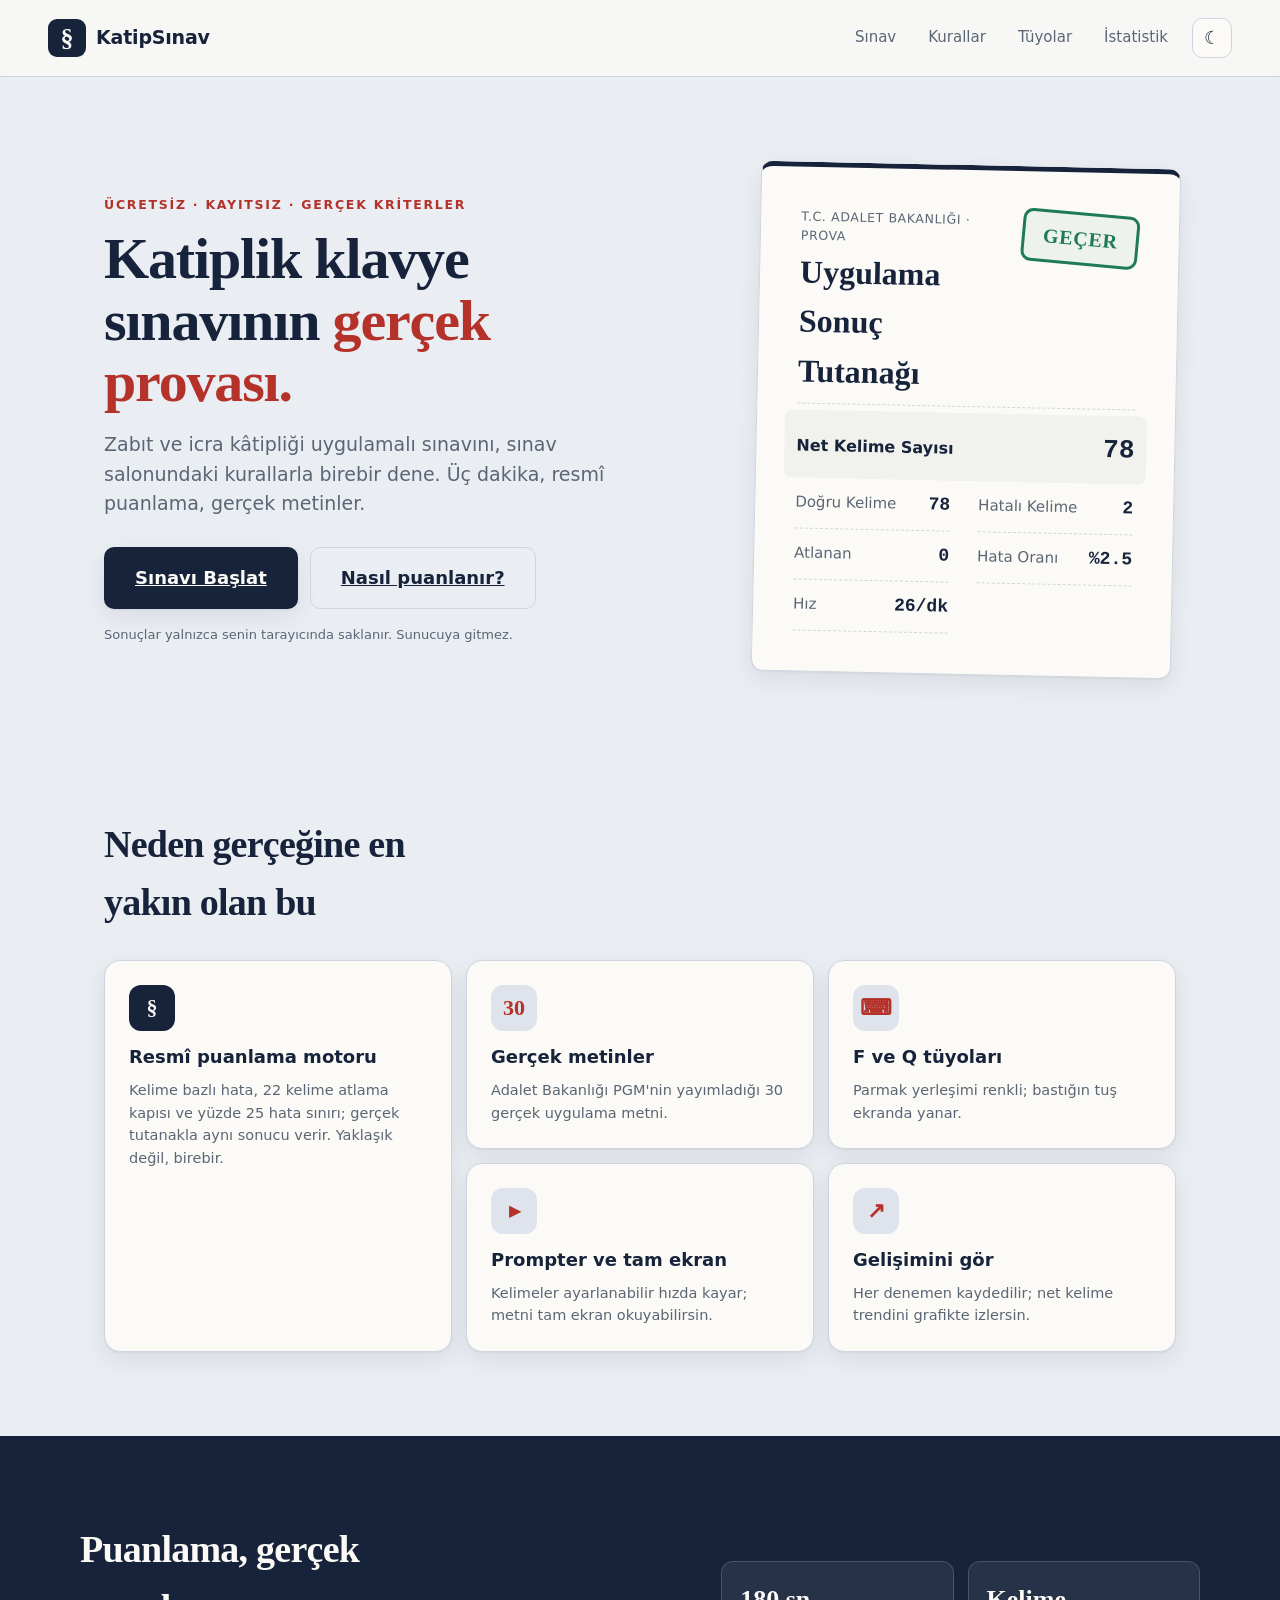
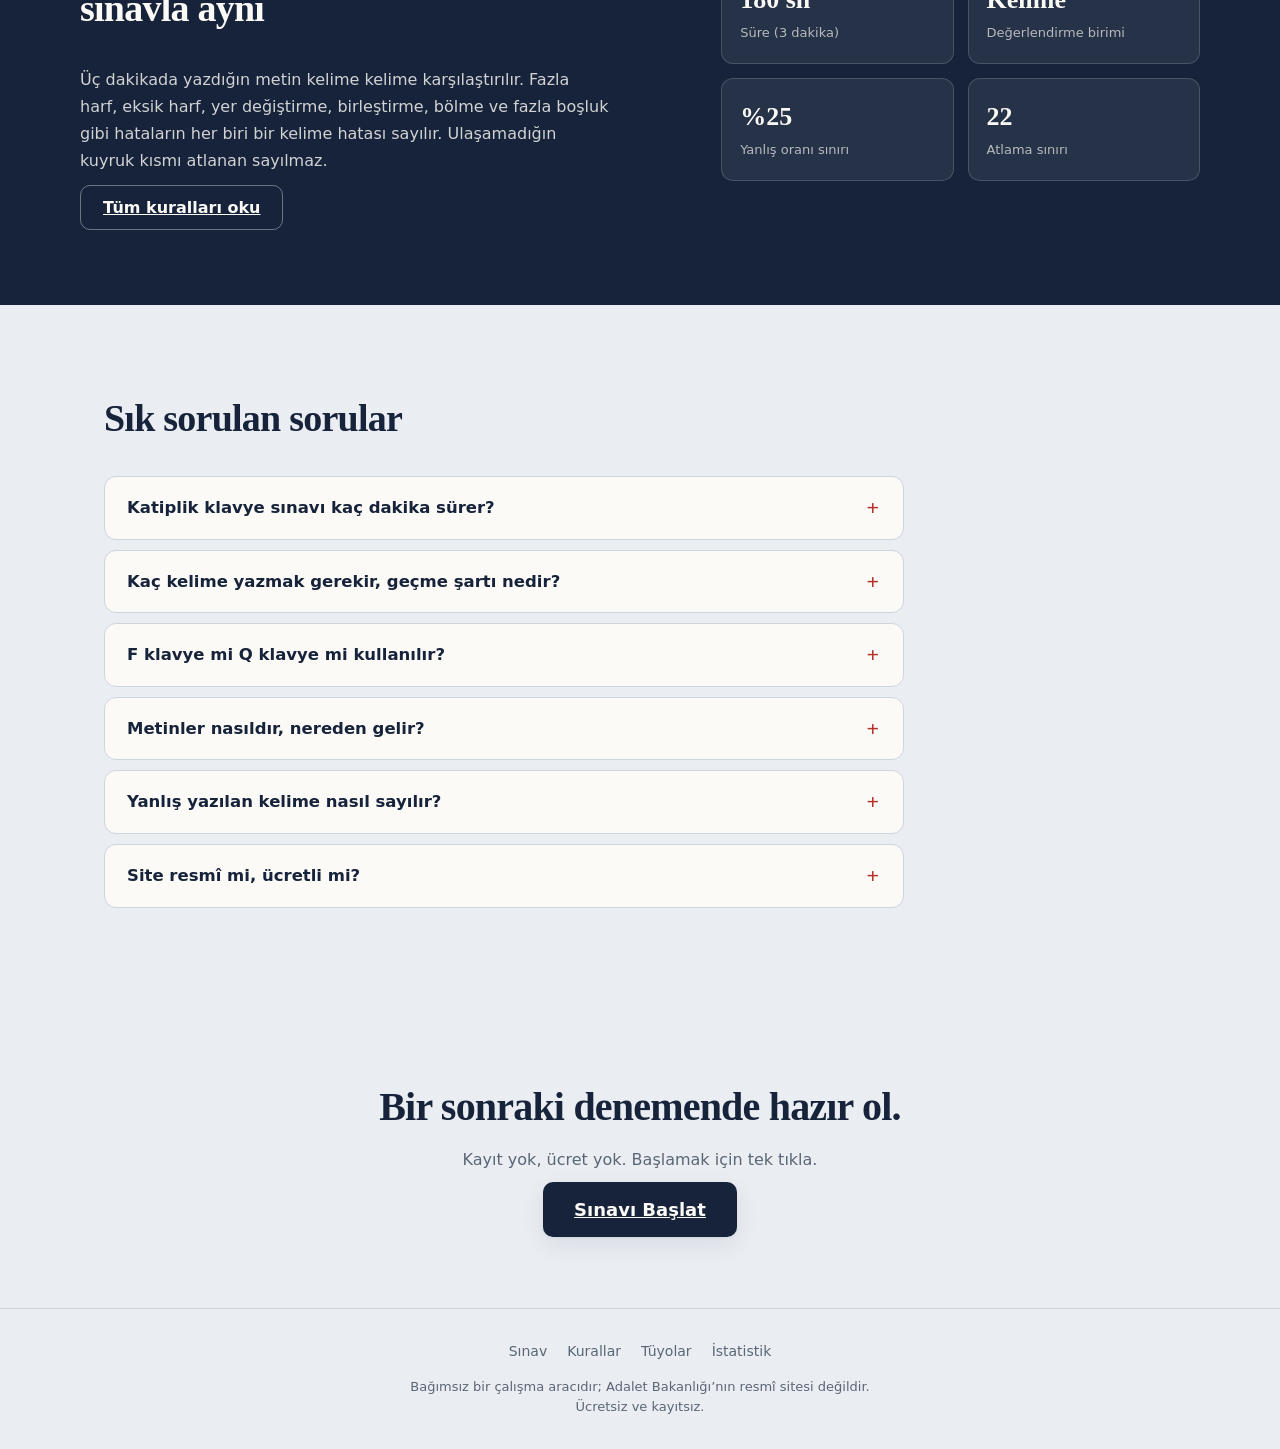
==== commit 540b7f8a: "v2.0: güvenlik, homepage+SEO, prompter, tam ekran, yeniden yapı Güvenlik: - server.mjs path traversa" ====
--- a/index.html
+++ b/index.html
@@ -2,21 +2,102 @@
 <html lang="tr">
 <head>
   <meta charset="UTF-8" />
+  <meta name="referrer" content="no-referrer" />
+  <meta name="viewport" content="width=device-width, initial-scale=1.0" />
   <link rel="icon" href="data:image/svg+xml,%3Csvg xmlns='http://www.w3.org/2000/svg' viewBox='0 0 32 32'%3E%3Crect width='32' height='32' rx='7' fill='%2316233A'/%3E%3Ctext x='16' y='24' font-size='23' text-anchor='middle' fill='%23FBFAF6' font-family='Georgia,serif' font-weight='bold'%3E%C2%A7%3C/text%3E%3C/svg%3E" />
-  <meta name="viewport" content="width=device-width, initial-scale=1.0" />
-  <title>Zabıt & İcra Katipliği Klavye Sınavı Simülatörü — Ücretsiz</title>
-  <meta name="description" content="Adalet Bakanlığı zabıt ve icra katipliği uygulamalı (klavye) sınavına birebir benzeyen ücretsiz, kayıtsız simülasyon. 3 dakika, resmî puanlama." />
+
+  <title>Katiplik Klavye Sınavı Simülatörü | Zabıt & İcra Kâtibi Provası (Ücretsiz)</title>
+  <meta name="description" content="Adalet Bakanlığı zabıt ve icra kâtipliği klavye (uygulamalı) sınavının ücretsiz, kayıtsız simülatörü. 3 dakika, resmî kelime bazlı puanlama, 30 gerçek metin, prompter ve tam ekran okuma modu." />
+  <meta name="keywords" content="katiplik klavye sınavı, zabıt katibi uygulamalı sınav, icra katibi klavye sınavı, klavye sınavı simülasyonu, onparmak klavye, 3 dakika 90 kelime, adalet bakanlığı klavye sınavı" />
+  <meta name="robots" content="index,follow" />
+  <meta name="author" content="KatipSınav" />
+  <link rel="canonical" href="https://katipsinav.local/" />
+
+  <!-- Open Graph / sosyal paylaşım -->
+  <meta property="og:type" content="website" />
+  <meta property="og:site_name" content="KatipSınav" />
+  <meta property="og:locale" content="tr_TR" />
+  <meta property="og:title" content="Katiplik Klavye Sınavı Simülatörü — Zabıt & İcra Kâtibi Provası" />
+  <meta property="og:description" content="Gerçek sınav kriterleriyle puanlayan ücretsiz klavye sınavı simülatörü. 3 dakika, 30 gerçek metin, prompter ve tam ekran modu." />
+  <meta property="og:url" content="https://katipsinav.local/" />
+  <meta name="twitter:card" content="summary_large_image" />
+  <meta name="twitter:title" content="Katiplik Klavye Sınavı Simülatörü" />
+  <meta name="twitter:description" content="Zabıt ve icra kâtipliği klavye sınavının ücretsiz, gerçekçi provası. Resmî puanlama, gerçek metinler." />
+
   <link rel="stylesheet" href="css/style.css" />
   <script src="js/theme.js"></script>
+
+  <!-- Yapısal veri: uygulama + SSS (arama ve cevap motorları için) -->
+  <script type="application/ld+json">
+  {
+    "@context": "https://schema.org",
+    "@graph": [
+      {
+        "@type": "WebApplication",
+        "name": "KatipSınav",
+        "url": "https://katipsinav.local/",
+        "applicationCategory": "EducationApplication",
+        "operatingSystem": "Web",
+        "inLanguage": "tr-TR",
+        "description": "Zabıt ve icra kâtipliği klavye (uygulamalı) sınavının ücretsiz, kayıtsız simülatörü. Resmî kelime bazlı puanlama, gerçek metinler, prompter ve tam ekran okuma modu.",
+        "offers": { "@type": "Offer", "price": "0", "priceCurrency": "TRY" },
+        "isAccessibleForFree": true,
+        "featureList": [
+          "3 dakikalık gerçek sınav simülasyonu",
+          "Resmî kelime bazlı puanlama motoru",
+          "30 gerçek uygulama sınavı metni",
+          "F ve Q klavye tüyoları",
+          "Prompter modu ve tam ekran okuma",
+          "Kişisel istatistik ve gelişim grafiği"
+        ]
+      },
+      {
+        "@type": "FAQPage",
+        "mainEntity": [
+          {
+            "@type": "Question",
+            "name": "Katiplik (zabıt/icra) klavye sınavı kaç dakika sürer?",
+            "acceptedAnswer": { "@type": "Answer", "text": "Uygulamalı sınav süresi 3 dakikadır (180 saniye). Bu süre içinde ekrana gelen metin bilgisayarda yazılır." }
+          },
+          {
+            "@type": "Question",
+            "name": "Klavye sınavında kaç kelime yazmak gerekir, geçme şartı nedir?",
+            "acceptedAnswer": { "@type": "Answer", "text": "Resmî değerlendirme kriterlerinde herkese dayatılan sabit bir net kelime eşiği (ör. 90 kelime) yoktur. Başarı iki geçersizlik kapısına bağlıdır: toplam 22 ve üzeri kelime atlanmamalı ve yanlış kelimelerin oranı yüzde 25'i geçmemelidir. Adaylar net kelime sayısına göre sıralanır." }
+          },
+          {
+            "@type": "Question",
+            "name": "Sınav F klavye ile mi Q klavye ile mi yapılır?",
+            "acceptedAnswer": { "@type": "Answer", "text": "Aday kendi çalıştığı klavye düzenini kullanır. Hem F hem Q kabul edilir; F klavye uzun vadede daha hızlı kabul edilse de çoğu aday Q klavye ile çalışır." }
+          },
+          {
+            "@type": "Question",
+            "name": "Sınav metinleri nasıldır ve nereden gelir?",
+            "acceptedAnswer": { "@type": "Answer", "text": "Metinlerin tamamı küçük harfle hazırlanır; noktalama ve paragraf içermez. Bu simülatör, Adalet Bakanlığı Personel Genel Müdürlüğü'nün yayımladığı gerçek uygulama sınavı metinlerini kullanır." }
+          },
+          {
+            "@type": "Question",
+            "name": "Yanlış yazılan kelime nasıl sayılır?",
+            "acceptedAnswer": { "@type": "Answer", "text": "Değerlendirme kelime bazlıdır. Fazla harf, eksik harf, harf yer değiştirme, karakter, kelime bölme, kelime birleştirme ve fazla boşluk gibi hata türlerinin her biri 1 kelime hatası sayılır." }
+          },
+          {
+            "@type": "Question",
+            "name": "Bu site resmî mi, ücretli mi?",
+            "acceptedAnswer": { "@type": "Answer", "text": "KatipSınav bağımsız, ücretsiz ve kayıtsız bir çalışma aracıdır. Adalet Bakanlığı'nın resmî sitesi değildir. Sonuçlar yalnızca tarayıcınızda saklanır." }
+          }
+        ]
+      }
+    ]
+  }
+  </script>
 </head>
 <body>
   <header class="ust">
-    <a class="marka" href="index.html">
+    <a class="marka" href="index.html" aria-label="KatipSınav ana sayfa">
       <span class="marka-sim" aria-hidden="true">§</span>
       <span class="marka-ad">Katip<b>Sınav</b></span>
     </a>
-    <nav class="menu">
-      <a href="index.html" class="aktif">Sınav</a>
+    <nav class="menu" aria-label="Ana menü">
+      <a href="sinav.html">Sınav</a>
       <a href="kurallar.html">Kurallar</a>
       <a href="tuyolar.html">Tüyolar</a>
       <a href="istatistik.html">İstatistik</a>
@@ -24,186 +105,145 @@
     <button id="temaBtn" class="tema-btn" title="Tema değiştir" aria-label="Koyu temaya geç">☾</button>
   </header>
 
-  <main class="govde app-govde">
-    <div class="app-ana">
-
-      <!-- HAZIR EKRANI -->
-      <section id="hazirEkran" class="ekran hazir">
-        <p class="eyebrow">Adalet Bakanlığı · Uygulamalı Sınav Provası</p>
-        <h1>Gerçek sınav gibi. <span class="vurgu">Üç dakika, tek şans.</span></h1>
+  <main>
+    <!-- HERO -->
+    <section class="hero">
+      <div class="hero-metin">
+        <p class="eyebrow">Ücretsiz · Kayıtsız · Gerçek kriterler</p>
+        <h1>Katiplik klavye sınavının <span class="vurgu">gerçek provası.</span></h1>
         <p class="alt-baslik">
-          Adalet Bakanlığı zabıt ve icra katipliği klavye sınavının birebir simülasyonu.
-          Resmî değerlendirme kriterleriyle puanlanır. Kayıt yok, ücret yok.
+          Zabıt ve icra kâtipliği uygulamalı sınavını, sınav salonundaki kurallarla
+          birebir dene. Üç dakika, resmî puanlama, gerçek metinler.
         </p>
-
-        <div class="ozet-kutu" id="ozet">Henüz deneme yok. İlk sınavını başlat!</div>
-
-        <!-- 1 · Süre -->
-        <div class="secim-blok">
-          <h3 class="secim-baslik"><span class="secim-no">1</span> Süre modu</h3>
-          <div class="mod-secim" role="group" aria-label="Süre modu">
-            <label class="mod aktif-mod">
-              <input type="radio" name="mod" value="sinav" checked />
-              <span class="mod-ad">Sınav</span><span class="mod-detay">180 sn · resmî</span>
-            </label>
-            <label class="mod">
-              <input type="radio" name="mod" value="60" />
-              <span class="mod-ad">Isınma</span><span class="mod-detay">60 sn</span>
-            </label>
-            <label class="mod">
-              <input type="radio" name="mod" value="120" />
-              <span class="mod-ad">Kısa</span><span class="mod-detay">120 sn</span>
-            </label>
-            <label class="mod">
-              <input type="radio" name="mod" value="300" />
-              <span class="mod-ad">Dayanıklılık</span><span class="mod-detay">300 sn</span>
-            </label>
-          </div>
+        <div class="hero-cta">
+          <a href="sinav.html" class="btn birincil buyuk">Sınavı Başlat</a>
+          <a href="#nasil-puanlanir" class="btn ikincil buyuk">Nasıl puanlanır?</a>
         </div>
-
-        <!-- 2 · Klavye -->
-        <div class="secim-blok">
-          <h3 class="secim-baslik"><span class="secim-no">2</span> Klavye düzenin</h3>
-          <div class="klavye-secim" role="group" aria-label="Klavye düzeni">
-            <button type="button" class="secim-kart" data-klavye="q">
-              <span class="sk-ad">Q Klavye</span><span class="sk-detay">En yaygın</span>
-            </button>
-            <button type="button" class="secim-kart" data-klavye="f">
-              <span class="sk-ad">F Klavye</span><span class="sk-detay">Resmî · hızlı</span>
-            </button>
-          </div>
-        </div>
-
-        <!-- 3 · Metin -->
-        <div class="secim-blok">
-          <h3 class="secim-baslik"><span class="secim-no">3</span> Metin seçimi</h3>
-          <div class="metin-mod" role="group" aria-label="Metin seçimi">
-            <button type="button" class="metin-mod-btn aktif" data-mm="rastgele">🎲 Rastgele</button>
-            <button type="button" class="metin-mod-btn" data-mm="sec">📄 Metin seç</button>
-          </div>
-          <p class="metin-secili" id="metinSecili">Her başlangıçta rastgele bir resmî metin gelir.</p>
-          <div id="metinGrid" class="metin-grid" hidden></div>
-        </div>
-
-        <!-- Ayarlar -->
-        <div class="secim-blok">
-          <h3 class="secim-baslik"><span class="secim-no">4</span> Ayarlar</h3>
-          <div class="ayar-satir">
-            <label class="switch">
-              <input type="checkbox" id="sesChk" />
-              <span class="switch-gorsel"></span>
-              <span class="switch-metin">Ses <small>son saniye ve bitiş uyarısı</small></span>
-            </label>
-            <label class="switch">
-              <input type="checkbox" id="renkChk" />
-              <span class="switch-gorsel"></span>
-              <span class="switch-metin">Canlı renklendirme <small>pratik için — gerçek sınavda yoktur</small></span>
-            </label>
-          </div>
-        </div>
-
-        <button id="baslatBtn" class="btn birincil buyuk">Sınavı Başlat <kbd>Enter</kbd></button>
-
-        <ul class="kural-ozet">
-          <li><b>Metin gizli:</b> Başlat’a basınca gelir — gerçek sınavdaki gibi önceden göremezsin.</li>
-          <li><b>Küçük harf, noktalama yok.</b> Metne sadık kal; nokta, virgül, rakam ekleme.</li>
-          <li><b>Silme serbest.</b> Süre bitince yazım alanı otomatik kilitlenir.</li>
-        </ul>
-      </section>
-
-      <!-- SINAV EKRANI -->
-      <section id="sinavEkran" class="ekran sinav" hidden>
-        <div class="sinav-ust">
-          <div class="sayac-kutu">
-            <span class="sayac-etiket">Kalan Süre</span>
-            <span id="sayac" class="sayac">3:00</span>
-          </div>
-          <div class="canli-kutu">
-            <span class="canli-etiket">Yazılan Kelime</span>
-            <span id="canliKelime" class="canli">0</span>
-          </div>
-          <button id="bitirBtn" class="btn ikincil">Bitir <kbd>Esc</kbd></button>
-        </div>
-
-        <div id="metinAlani" class="metin-alani" aria-label="Yazılacak metin"></div>
-
-        <textarea id="yazmaAlani" class="yazma-alani" spellcheck="false"
-          autocomplete="off" autocorrect="off" autocapitalize="off"
-          placeholder="Yukarıdaki metni buraya yaz…"></textarea>
-        <p class="ipucu">İpucu: Metne birebir sadık kal. Yapıştırma kapalıdır.</p>
-      </section>
-
-      <!-- SONUÇ EKRANI -->
-      <section id="sonucEkran" class="ekran sonuc" hidden>
-        <article class="tutanak-kart">
+        <p class="hero-mini">Sonuçlar yalnızca senin tarayıcında saklanır. Sunucuya gitmez.</p>
+      </div>
+
+      <!-- Gerçek ürün önizlemesi: sonuç tutanağı -->
+      <aside class="hero-gorsel" aria-label="Örnek sonuç tutanağı">
+        <article class="tutanak-kart onizleme">
           <header class="tutanak-baslik">
             <div>
-              <p class="kurum">T.C. Adalet Bakanlığı — Prova</p>
+              <p class="kurum">T.C. Adalet Bakanlığı · Prova</p>
               <h2>Uygulama Sonuç Tutanağı</h2>
             </div>
-            <div id="sonucRozet" class="rozet">—</div>
+            <div class="rozet basarili">GEÇER</div>
           </header>
-          <p id="sonucAciklama" class="sonuc-aciklama"></p>
-          <div id="tutanak" class="tutanak-govde"></div>
-          <div id="hataDokum" class="hata-dokum"></div>
-          <div class="sonuc-butonlar">
-            <button id="tekrarBtn" class="btn birincil">Tekrar Dene <kbd>Enter</kbd></button>
-            <button id="yeniBtn" class="btn ikincil">Ana Ekran</button>
+          <div class="tutanak-govde">
+            <div class="tutanak-satir vurgu"><span>Net Kelime Sayısı</span><strong>78</strong></div>
+            <div class="tutanak-satir"><span>Doğru Kelime</span><strong>78</strong></div>
+            <div class="tutanak-satir"><span>Hatalı Kelime</span><strong>2</strong></div>
+            <div class="tutanak-satir"><span>Atlanan</span><strong>0</strong></div>
+            <div class="tutanak-satir"><span>Hata Oranı</span><strong>%2.5</strong></div>
+            <div class="tutanak-satir"><span>Hız</span><strong>26/dk</strong></div>
           </div>
         </article>
-      </section>
-
-    </div><!-- /app-ana -->
-
-    <!-- SAĞ YARDIMCI RAY -->
-    <aside class="app-rail" aria-label="Yardımcı kartlar">
-      <h4 class="rail-baslik">Hızlı yardımcılar</h4>
-      <div class="rail-grid">
-        <a href="kurallar.html" class="rail-kart link">
-          <span class="rk-ikon">§</span><span class="rk-ad">Kurallar</span>
-          <span class="rk-alt">Resmî kriterler</span>
-        </a>
-        <a href="tuyolar.html" class="rail-kart link">
-          <span class="rk-ikon">⌨</span><span class="rk-ad">Tüyolar</span>
-          <span class="rk-alt">F/Q parmak</span>
-        </a>
-        <div class="rail-kart">
-          <span class="rk-ikon">🎯</span><span class="rk-ad">Doğruluk</span>
-          <span class="rk-alt">hızdan önce</span>
+      </aside>
+    </section>
+
+    <!-- ÖZELLİKLER (bento) -->
+    <section class="bolum" id="ozellikler">
+      <h2 class="bolum-baslik">Neden gerçeğine en yakın olan bu</h2>
+      <div class="ozellik-bento">
+        <article class="oz-kart genis">
+          <span class="oz-ikon">§</span>
+          <h3>Resmî puanlama motoru</h3>
+          <p>Kelime bazlı hata, 22 kelime atlama kapısı ve yüzde 25 hata sınırı; gerçek tutanakla aynı sonucu verir. Yaklaşık değil, birebir.</p>
+        </article>
+        <article class="oz-kart">
+          <span class="oz-ikon">30</span>
+          <h3>Gerçek metinler</h3>
+          <p>Adalet Bakanlığı PGM'nin yayımladığı 30 gerçek uygulama metni.</p>
+        </article>
+        <article class="oz-kart">
+          <span class="oz-ikon">⌨</span>
+          <h3>F ve Q tüyoları</h3>
+          <p>Parmak yerleşimi renkli; bastığın tuş ekranda yanar.</p>
+        </article>
+        <article class="oz-kart">
+          <span class="oz-ikon">▸</span>
+          <h3>Prompter ve tam ekran</h3>
+          <p>Kelimeler ayarlanabilir hızda kayar; metni tam ekran okuyabilirsin.</p>
+        </article>
+        <article class="oz-kart">
+          <span class="oz-ikon">↗</span>
+          <h3>Gelişimini gör</h3>
+          <p>Her denemen kaydedilir; net kelime trendini grafikte izlersin.</p>
+        </article>
+      </div>
+    </section>
+
+    <!-- NASIL PUANLANIR -->
+    <section class="bolum band" id="nasil-puanlanir">
+      <div class="band-ic">
+        <div class="band-metin">
+          <h2 class="bolum-baslik">Puanlama, gerçek sınavla aynı</h2>
+          <p>
+            Üç dakikada yazdığın metin kelime kelime karşılaştırılır. Fazla harf, eksik harf,
+            yer değiştirme, birleştirme, bölme ve fazla boşluk gibi hataların her biri
+            bir kelime hatası sayılır. Ulaşamadığın kuyruk kısmı atlanan sayılmaz.
+          </p>
+          <a href="kurallar.html" class="btn ikincil">Tüm kuralları oku</a>
         </div>
-        <div class="rail-kart">
-          <span class="rk-ikon">aA</span><span class="rk-ad">Küçük harf</span>
-          <span class="rk-alt">noktalama yok</span>
-        </div>
-        <div class="rail-kart">
-          <span class="rk-ikon">␣</span><span class="rk-ad">Boşluk</span>
-          <span class="rk-alt">net vur</span>
-        </div>
-        <div class="rail-kart">
-          <span class="rk-ikon">%25</span><span class="rk-ad">Hata sınırı</span>
-          <span class="rk-alt">aşarsan kalır</span>
-        </div>
-        <div class="rail-kart">
-          <span class="rk-ikon">⏱</span><span class="rk-ad">Son kelime</span>
-          <span class="rk-alt">serbest</span>
-        </div>
-        <div class="rail-kart">
-          <span class="rk-ikon">22</span><span class="rk-ad">Atlama</span>
-          <span class="rk-alt">22+ = kalır</span>
-        </div>
-      </div>
-    </aside>
-
+        <ul class="band-esik">
+          <li><strong>180 sn</strong><span>Süre (3 dakika)</span></li>
+          <li><strong>Kelime</strong><span>Değerlendirme birimi</span></li>
+          <li><strong>%25</strong><span>Yanlış oranı sınırı</span></li>
+          <li><strong>22</strong><span>Atlama sınırı</span></li>
+        </ul>
+      </div>
+    </section>
+
+    <!-- SSS -->
+    <section class="bolum" id="sss">
+      <h2 class="bolum-baslik">Sık sorulan sorular</h2>
+      <div class="sss-liste">
+        <details>
+          <summary>Katiplik klavye sınavı kaç dakika sürer?</summary>
+          <p>Uygulamalı sınav 3 dakikadır (180 saniye). Bu sürede ekrana gelen metin bilgisayarda yazılır.</p>
+        </details>
+        <details>
+          <summary>Kaç kelime yazmak gerekir, geçme şartı nedir?</summary>
+          <p>Resmî kriterlerde herkese dayatılan sabit bir kelime eşiği yoktur. Başarı iki kapıya bağlıdır: toplam 22 ve üzeri kelime atlanmamalı ve yanlış oranı yüzde 25'i geçmemelidir. Adaylar net kelime sayısına göre sıralanır.</p>
+        </details>
+        <details>
+          <summary>F klavye mi Q klavye mi kullanılır?</summary>
+          <p>Aday kendi çalıştığı düzeni kullanır. Hem F hem Q kabul edilir; F klavye uzun vadede daha hızlı kabul edilir, çoğu aday Q ile çalışır.</p>
+        </details>
+        <details>
+          <summary>Metinler nasıldır, nereden gelir?</summary>
+          <p>Metinler küçük harfle hazırlanır, noktalama ve paragraf içermez. Simülatör, Adalet Bakanlığı PGM'nin yayımladığı gerçek uygulama metinlerini kullanır.</p>
+        </details>
+        <details>
+          <summary>Yanlış yazılan kelime nasıl sayılır?</summary>
+          <p>Değerlendirme kelime bazlıdır. Fazla harf, eksik harf, yer değiştirme, karakter, bölme, birleştirme ve fazla boşluk gibi hataların her biri 1 kelime hatası sayılır.</p>
+        </details>
+        <details>
+          <summary>Site resmî mi, ücretli mi?</summary>
+          <p>KatipSınav bağımsız, ücretsiz ve kayıtsız bir çalışma aracıdır. Adalet Bakanlığı'nın resmî sitesi değildir. Sonuçlar yalnızca tarayıcında saklanır.</p>
+        </details>
+      </div>
+    </section>
+
+    <!-- SON CTA -->
+    <section class="bolum kapanis">
+      <h2>Bir sonraki denemende hazır ol.</h2>
+      <p>Kayıt yok, ücret yok. Başlamak için tek tıkla.</p>
+      <a href="sinav.html" class="btn birincil buyuk">Sınavı Başlat</a>
+    </section>
   </main>
 
   <footer class="dip">
+    <nav class="dip-menu" aria-label="Alt menü">
+      <a href="sinav.html">Sınav</a>
+      <a href="kurallar.html">Kurallar</a>
+      <a href="tuyolar.html">Tüyolar</a>
+      <a href="istatistik.html">İstatistik</a>
+    </nav>
     <p>Bağımsız bir çalışma aracıdır; Adalet Bakanlığı’nın resmî sitesi değildir. Ücretsiz ve kayıtsız.</p>
   </footer>
-
-  <script src="js/engine.js"></script>
-  <script src="js/texts.js"></script>
-  <script src="js/storage.js"></script>
-  <script src="js/exam.js"></script>
-  <script>kur();</script>
 </body>
 </html>
--- a/css/style.css
+++ b/css/style.css
@@ -486,3 +486,152 @@
 @media (max-width: 900px) {
   .rail-kart { aspect-ratio: auto; min-height: 78px; padding: 10px; }
 }
+
+/* ==========================================================================
+   Görünüm modları: tam ekran metin + prompter + slider
+   ========================================================================== */
+.gorunum-secim { display: grid; grid-template-columns: repeat(3, 1fr); gap: 10px; }
+.prompter-ayar { margin-top: 14px; display: flex; flex-direction: column; gap: 8px; }
+.prompter-ayar label { font-size: 14px; color: var(--soluk); }
+.prompter-ayar strong { color: var(--ink); font-family: var(--mono); }
+.prompter-ayar[hidden] { display: none; }
+
+input[type="range"] {
+  -webkit-appearance: none; appearance: none; width: 100%; height: 6px;
+  border-radius: 4px; background: var(--zemin-2); outline: none;
+}
+input[type="range"]::-webkit-slider-thumb {
+  -webkit-appearance: none; appearance: none; width: 20px; height: 20px; border-radius: 50%;
+  background: var(--ink); cursor: pointer; border: 3px solid var(--paper); box-shadow: var(--golge);
+}
+input[type="range"]::-moz-range-thumb {
+  width: 20px; height: 20px; border-radius: 50%; background: var(--ink);
+  cursor: pointer; border: 3px solid var(--paper);
+}
+input[type="range"]:focus-visible { outline: 3px solid rgba(22,35,58,.28); outline-offset: 4px; }
+
+/* Tam ekran metin: okuma panelini büyüt, rayı gizle, yazıyı büyüt */
+body.metin-buyuk .app-govde { grid-template-columns: 1fr; }
+body.metin-buyuk .app-rail { display: none; }
+body.metin-buyuk .metin-alani {
+  max-height: 62vh; font-size: clamp(24px, 3.4vw, 34px); line-height: 2;
+  background-size: 100% 4em;
+}
+#tamEkranBtn { font-size: 18px; padding: 10px 14px; }
+
+/* Prompter: aktif kelime vurgusu (kayan) */
+.metin-alani.prompter .mk-w { opacity: .5; transition: opacity .2s, background .2s; }
+.metin-alani.prompter .mk-w.prompter-aktif {
+  opacity: 1; background: var(--ink); color: var(--paper); border-radius: 5px;
+  padding: 1px 5px; box-shadow: var(--golge);
+}
+[data-tema="koyu"] .metin-alani.prompter .mk-w.prompter-aktif { background: var(--ink); color: #0f1622; }
+
+@media (max-width: 560px) {
+  .gorunum-secim { grid-template-columns: 1fr; }
+}
+
+/* ==========================================================================
+   HOMEPAGE
+   ========================================================================== */
+.hero {
+  max-width: 1120px; margin: 0 auto; padding: clamp(40px, 7vw, 88px) clamp(16px, 5vw, 24px) clamp(30px, 5vw, 56px);
+  display: grid; grid-template-columns: 1.05fr 0.95fr; gap: clamp(28px, 5vw, 60px); align-items: center;
+}
+.hero-metin { animation: gir .5s ease both; }
+.hero h1 {
+  font-family: var(--serif); font-weight: 700; font-size: clamp(34px, 5.2vw, 58px);
+  line-height: 1.06; letter-spacing: -.02em; color: var(--ink); margin: 12px 0 18px;
+}
+.hero h1 .vurgu { color: var(--muhur); }
+.hero .alt-baslik { font-size: clamp(16px, 2vw, 19px); max-width: 46ch; }
+.hero-cta { display: flex; gap: 12px; flex-wrap: wrap; margin: 6px 0 16px; }
+.hero-mini { font-size: 13px; color: var(--soluk); margin: 0; }
+
+.hero-gorsel { animation: gir .6s ease .08s both; }
+.tutanak-kart.onizleme {
+  transform: rotate(1.2deg); max-width: 420px; margin-left: auto;
+}
+.tutanak-kart.onizleme .tutanak-govde { grid-template-columns: 1fr 1fr; }
+
+/* Bölümler */
+.bolum { max-width: 1120px; margin: 0 auto; padding: clamp(44px, 7vw, 84px) clamp(16px, 5vw, 24px); }
+.bolum-baslik {
+  font-family: var(--serif); font-weight: 700; font-size: clamp(26px, 3.6vw, 38px);
+  color: var(--ink); letter-spacing: -.02em; margin: 0 0 28px; max-width: 20ch;
+}
+
+/* Özellik bento (5 hücre, ritimli) */
+.ozellik-bento { display: grid; grid-template-columns: repeat(3, 1fr); gap: 14px; }
+.oz-kart {
+  background: var(--paper); border: 1px solid var(--cizgi); border-radius: 16px;
+  padding: 24px; box-shadow: var(--golge); display: flex; flex-direction: column; gap: 8px;
+}
+.oz-kart.genis { grid-column: span 1; grid-row: span 2; justify-content: flex-start; }
+.oz-ikon {
+  font-family: var(--serif); font-weight: bold; font-size: 22px; color: var(--muhur);
+  width: 46px; height: 46px; border-radius: 12px; background: var(--zemin-2);
+  display: grid; place-items: center; margin-bottom: 4px;
+}
+.oz-kart.genis .oz-ikon { color: var(--paper); background: var(--ink); }
+.oz-kart h3 { font-size: 18px; color: var(--ink); margin: 0; }
+.oz-kart p { font-size: 14.5px; color: var(--soluk); margin: 0; line-height: 1.55; }
+
+/* Puanlama bandı — her iki temada da sabit lacivert (bilinçli koyu vurgu bandı) */
+.band { background: #16233A; max-width: none; }
+.band .band-ic {
+  max-width: 1120px; margin: 0 auto;
+  display: grid; grid-template-columns: 1.1fr 0.9fr; gap: clamp(28px, 5vw, 56px); align-items: center;
+}
+.band .bolum-baslik { color: #FBFAF6; }
+.band-metin p { color: #FBFAF6; font-size: 16px; opacity: .82; line-height: 1.7; margin: 0 0 22px; max-width: 52ch; }
+.band .btn.ikincil { color: #FBFAF6; border-color: rgba(251,250,246,.38); background: transparent; }
+.band .btn.ikincil:hover { background: rgba(251,250,246,.1); border-color: #FBFAF6; }
+.band-esik { list-style: none; margin: 0; padding: 0; display: grid; grid-template-columns: 1fr 1fr; gap: 14px; }
+.band-esik li {
+  background: rgba(251,250,246,.07); border: 1px solid rgba(251,250,246,.16);
+  border-radius: 12px; padding: 18px;
+}
+.band-esik strong { display: block; font-family: var(--serif); font-size: 26px; color: #FBFAF6; }
+.band-esik span { font-size: 13px; color: rgba(251,250,246,.68); }
+
+/* SSS akordeon */
+.sss-liste { display: grid; gap: 10px; max-width: 800px; }
+.sss-liste details {
+  background: var(--paper); border: 1px solid var(--cizgi); border-radius: 12px; padding: 4px 6px;
+}
+.sss-liste summary {
+  cursor: pointer; font-weight: 600; font-size: 16.5px; color: var(--ink);
+  padding: 14px 40px 14px 16px; position: relative; list-style: none;
+}
+.sss-liste summary::-webkit-details-marker { display: none; }
+.sss-liste summary::after {
+  content: "+"; position: absolute; right: 18px; top: 50%; transform: translateY(-50%);
+  font-size: 22px; color: var(--muhur); font-family: var(--serif); line-height: 1;
+}
+.sss-liste details[open] summary::after { content: "−"; }
+.sss-liste details p { margin: 0 16px 16px; color: var(--soluk); font-size: 15px; line-height: 1.65; }
+
+/* Kapanış */
+.kapanis { text-align: center; }
+.kapanis h2 { font-family: var(--serif); font-size: clamp(26px, 4vw, 40px); color: var(--ink); margin: 0 0 10px; letter-spacing: -.02em; }
+.kapanis p { color: var(--soluk); font-size: 16px; margin: 0 0 24px; }
+
+/* Alt menü */
+.dip-menu { display: flex; gap: 20px; justify-content: center; margin-bottom: 14px; flex-wrap: wrap; }
+.dip-menu a { color: var(--soluk); text-decoration: none; font-size: 14px; font-weight: 500; }
+.dip-menu a:hover { color: var(--ink); }
+
+@media (max-width: 860px) {
+  .hero { grid-template-columns: 1fr; }
+  .hero-gorsel { order: -1; }
+  .tutanak-kart.onizleme { margin: 0 auto; transform: none; }
+  .band .band-ic { grid-template-columns: 1fr; }
+  .ozellik-bento { grid-template-columns: repeat(2, 1fr); }
+  .oz-kart.genis { grid-column: span 2; grid-row: auto; }
+}
+@media (max-width: 520px) {
+  .ozellik-bento { grid-template-columns: 1fr; }
+  .oz-kart.genis { grid-column: auto; }
+  .band-esik { grid-template-columns: 1fr 1fr; }
+}
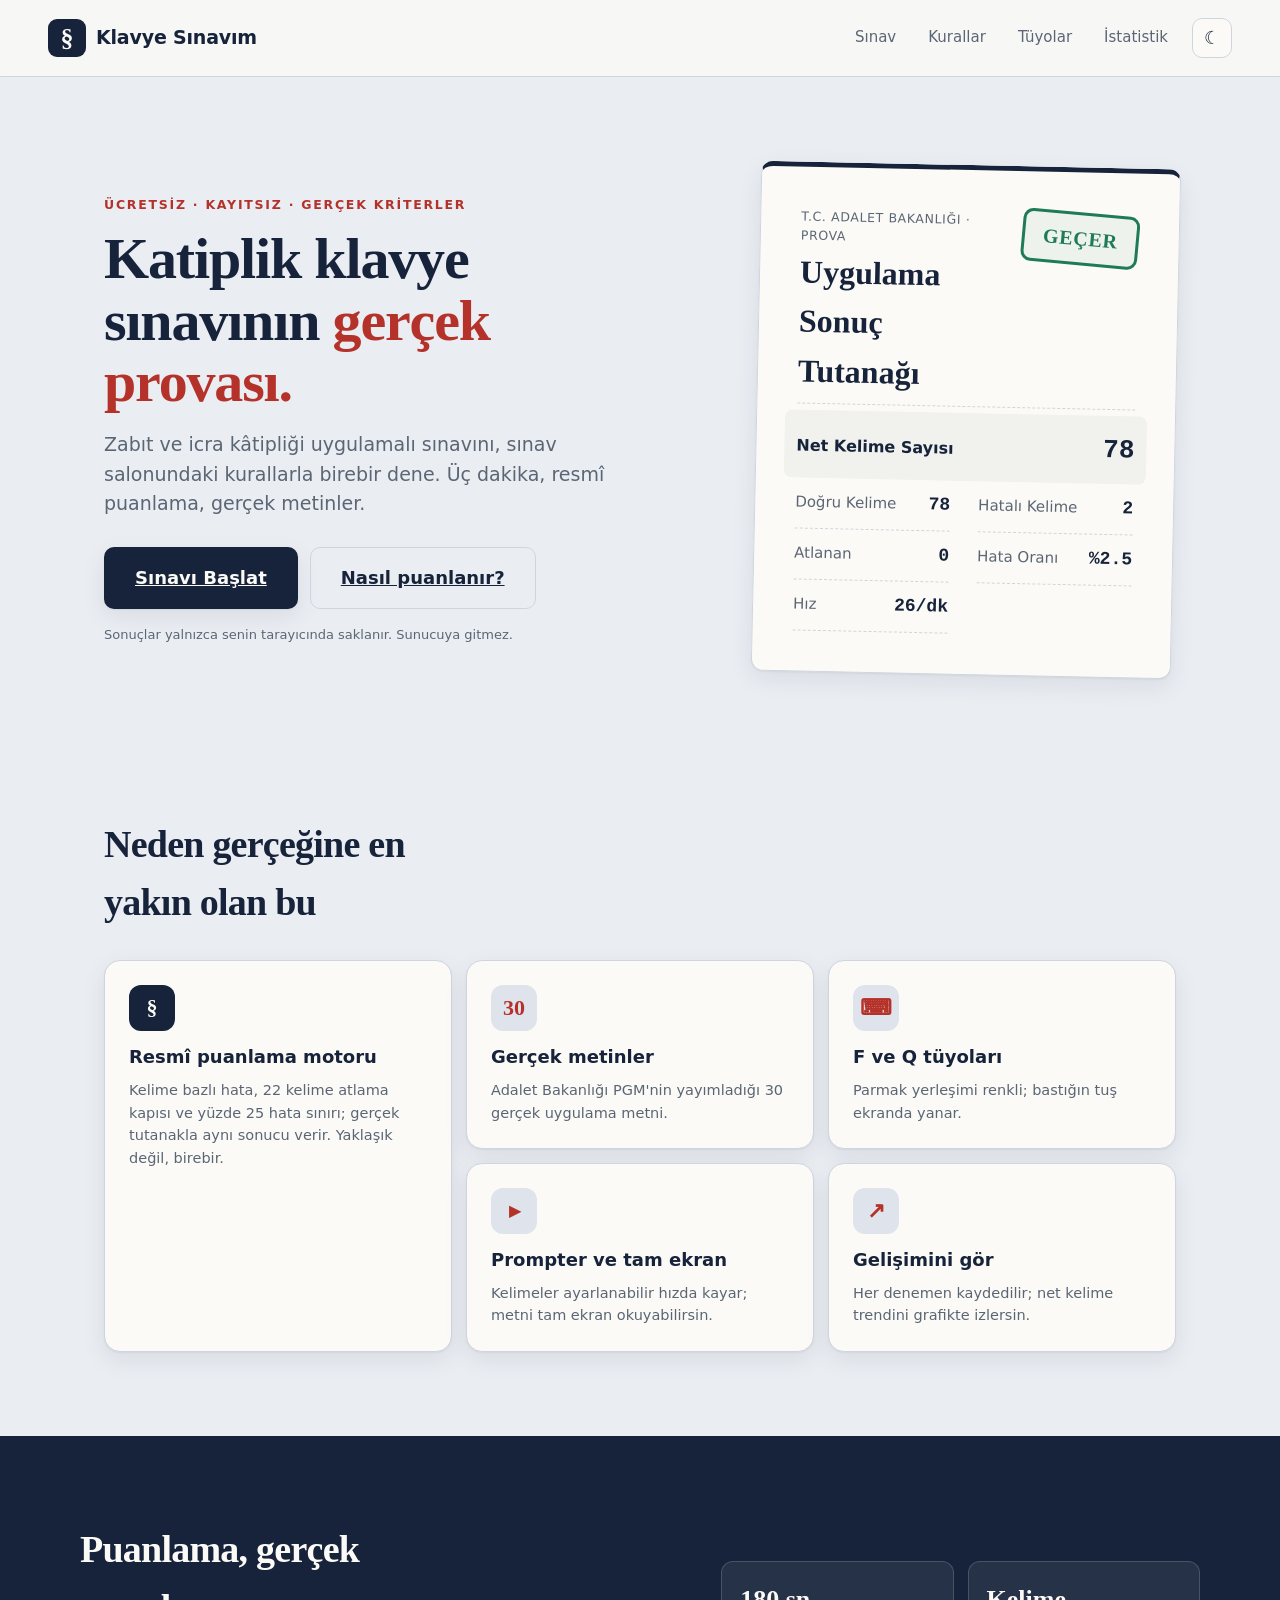
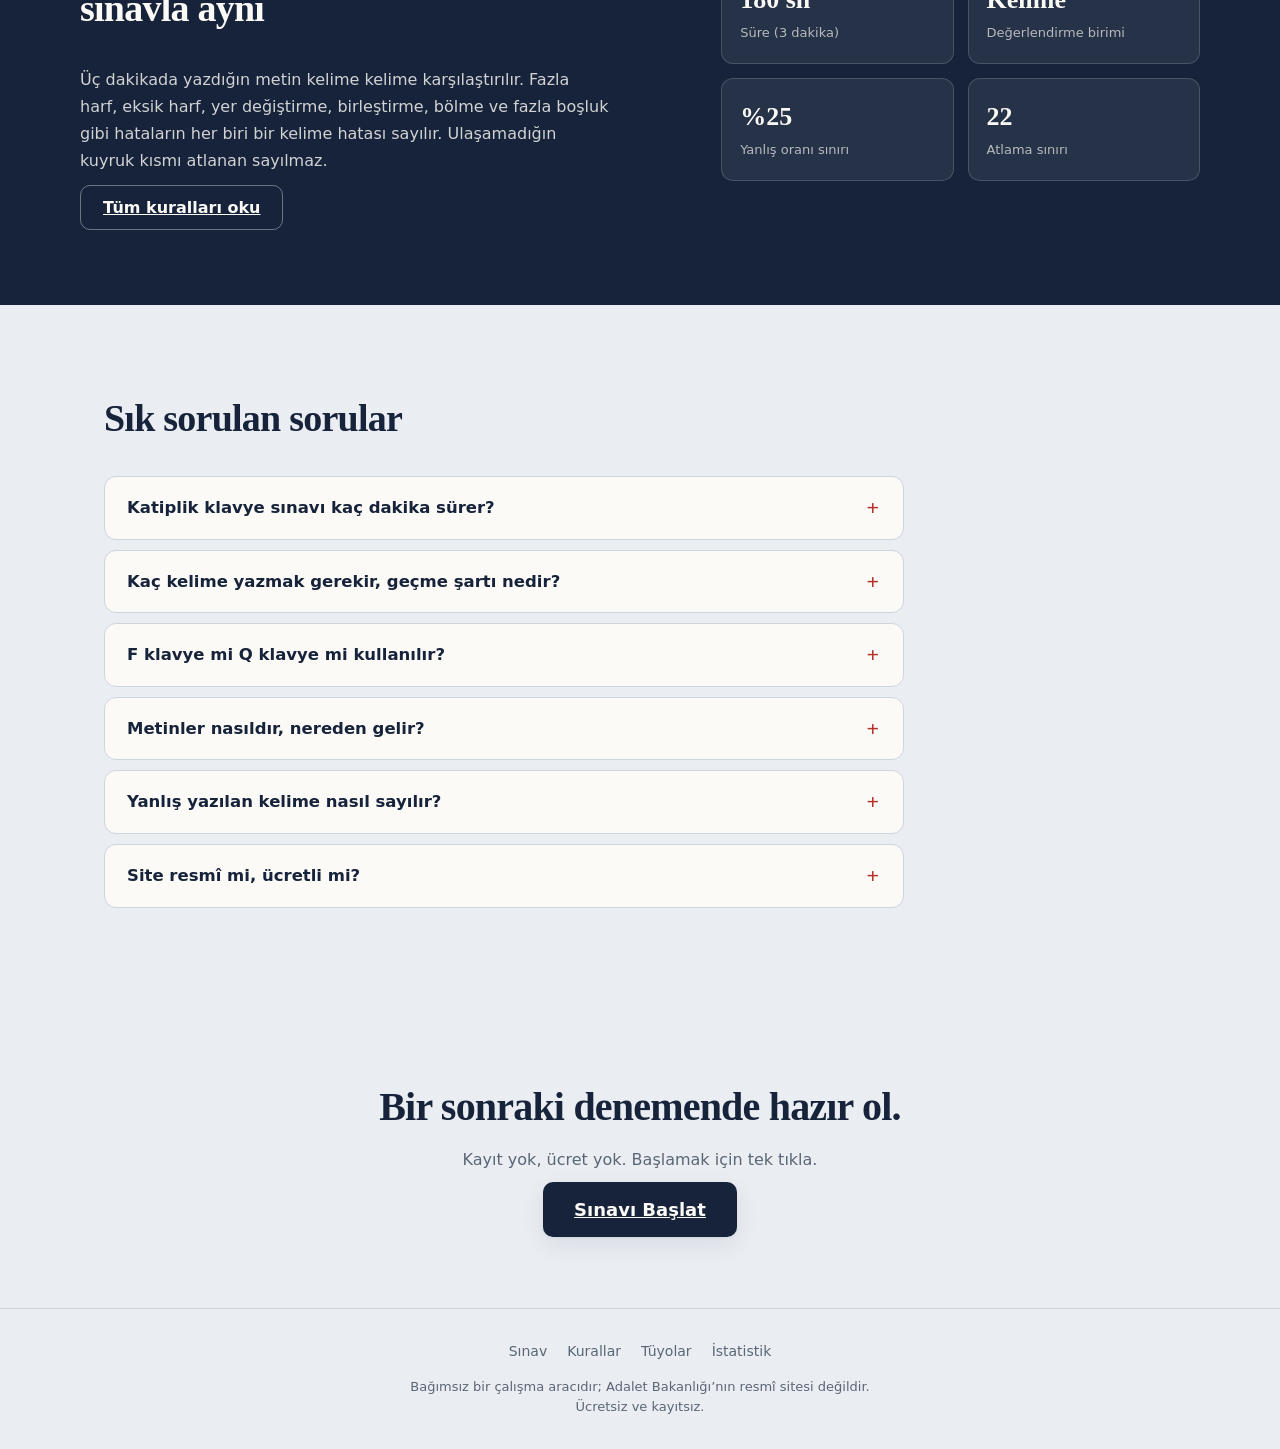
==== commit 950a9375: "İsim değişikliği: KatipSınav -> Klavye Sınavım - Logo, sayfa başlıkları, meta/OG, JSON-LD, footer ve" ====
--- a/index.html
+++ b/index.html
@@ -10,16 +10,16 @@
   <meta name="description" content="Adalet Bakanlığı zabıt ve icra kâtipliği klavye (uygulamalı) sınavının ücretsiz, kayıtsız simülatörü. 3 dakika, resmî kelime bazlı puanlama, 30 gerçek metin, prompter ve tam ekran okuma modu." />
   <meta name="keywords" content="katiplik klavye sınavı, zabıt katibi uygulamalı sınav, icra katibi klavye sınavı, klavye sınavı simülasyonu, onparmak klavye, 3 dakika 90 kelime, adalet bakanlığı klavye sınavı" />
   <meta name="robots" content="index,follow" />
-  <meta name="author" content="KatipSınav" />
-  <link rel="canonical" href="https://katipsinav.local/" />
+  <meta name="author" content="Klavye Sınavım" />
+  <link rel="canonical" href="https://klavyesinavim.vercel.app/" />
 
   <!-- Open Graph / sosyal paylaşım -->
   <meta property="og:type" content="website" />
-  <meta property="og:site_name" content="KatipSınav" />
+  <meta property="og:site_name" content="Klavye Sınavım" />
   <meta property="og:locale" content="tr_TR" />
   <meta property="og:title" content="Katiplik Klavye Sınavı Simülatörü — Zabıt & İcra Kâtibi Provası" />
   <meta property="og:description" content="Gerçek sınav kriterleriyle puanlayan ücretsiz klavye sınavı simülatörü. 3 dakika, 30 gerçek metin, prompter ve tam ekran modu." />
-  <meta property="og:url" content="https://katipsinav.local/" />
+  <meta property="og:url" content="https://klavyesinavim.vercel.app/" />
   <meta name="twitter:card" content="summary_large_image" />
   <meta name="twitter:title" content="Katiplik Klavye Sınavı Simülatörü" />
   <meta name="twitter:description" content="Zabıt ve icra kâtipliği klavye sınavının ücretsiz, gerçekçi provası. Resmî puanlama, gerçek metinler." />
@@ -34,8 +34,8 @@
     "@graph": [
       {
         "@type": "WebApplication",
-        "name": "KatipSınav",
-        "url": "https://katipsinav.local/",
+        "name": "Klavye Sınavım",
+        "url": "https://klavyesinavim.vercel.app/",
         "applicationCategory": "EducationApplication",
         "operatingSystem": "Web",
         "inLanguage": "tr-TR",
@@ -82,7 +82,7 @@
           {
             "@type": "Question",
             "name": "Bu site resmî mi, ücretli mi?",
-            "acceptedAnswer": { "@type": "Answer", "text": "KatipSınav bağımsız, ücretsiz ve kayıtsız bir çalışma aracıdır. Adalet Bakanlığı'nın resmî sitesi değildir. Sonuçlar yalnızca tarayıcınızda saklanır." }
+            "acceptedAnswer": { "@type": "Answer", "text": "Klavye Sınavım bağımsız, ücretsiz ve kayıtsız bir çalışma aracıdır. Adalet Bakanlığı'nın resmî sitesi değildir. Sonuçlar yalnızca tarayıcınızda saklanır." }
           }
         ]
       }
@@ -92,9 +92,9 @@
 </head>
 <body>
   <header class="ust">
-    <a class="marka" href="index.html" aria-label="KatipSınav ana sayfa">
+    <a class="marka" href="index.html" aria-label="Klavye Sınavım ana sayfa">
       <span class="marka-sim" aria-hidden="true">§</span>
-      <span class="marka-ad">Katip<b>Sınav</b></span>
+      <span class="marka-ad">Klavye <b>Sınavım</b></span>
     </a>
     <nav class="menu" aria-label="Ana menü">
       <a href="sinav.html">Sınav</a>
@@ -223,7 +223,7 @@
         </details>
         <details>
           <summary>Site resmî mi, ücretli mi?</summary>
-          <p>KatipSınav bağımsız, ücretsiz ve kayıtsız bir çalışma aracıdır. Adalet Bakanlığı'nın resmî sitesi değildir. Sonuçlar yalnızca tarayıcında saklanır.</p>
+          <p>Klavye Sınavım bağımsız, ücretsiz ve kayıtsız bir çalışma aracıdır. Adalet Bakanlığı'nın resmî sitesi değildir. Sonuçlar yalnızca tarayıcında saklanır.</p>
         </details>
       </div>
     </section>
